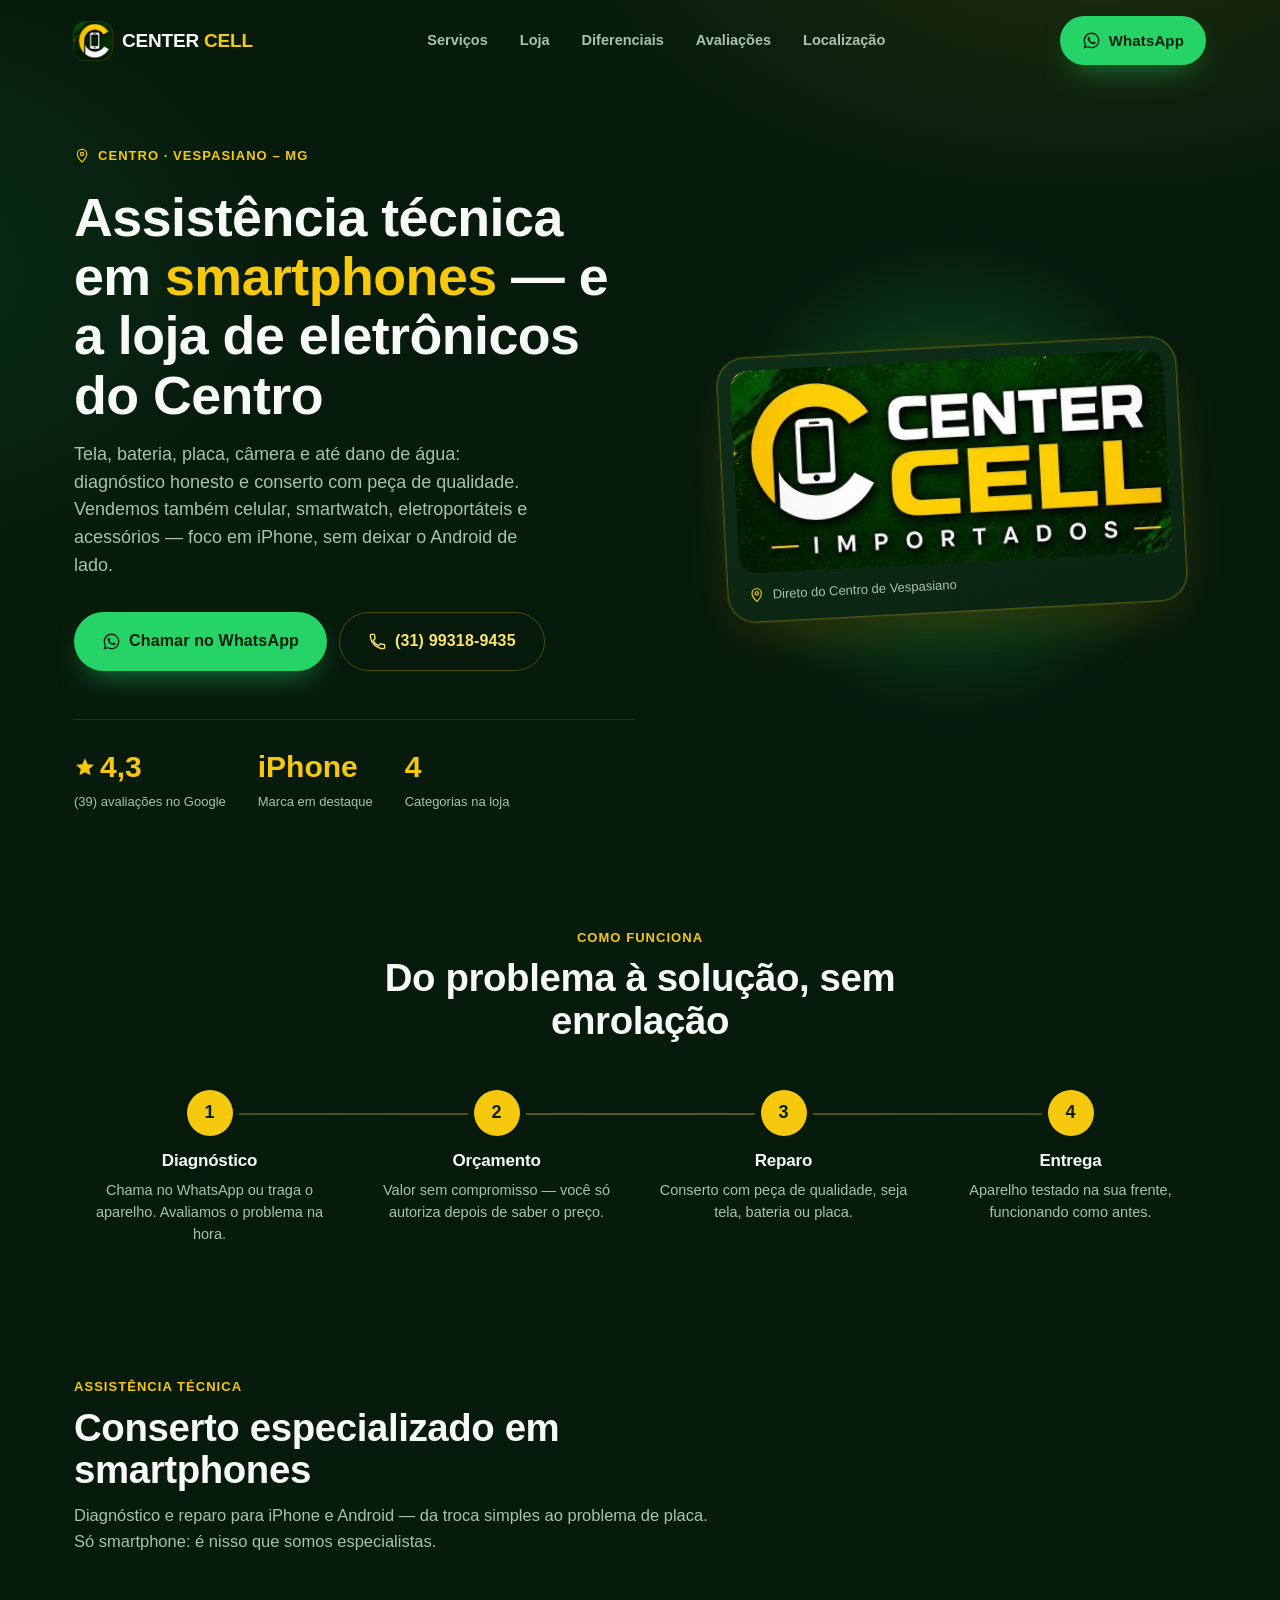
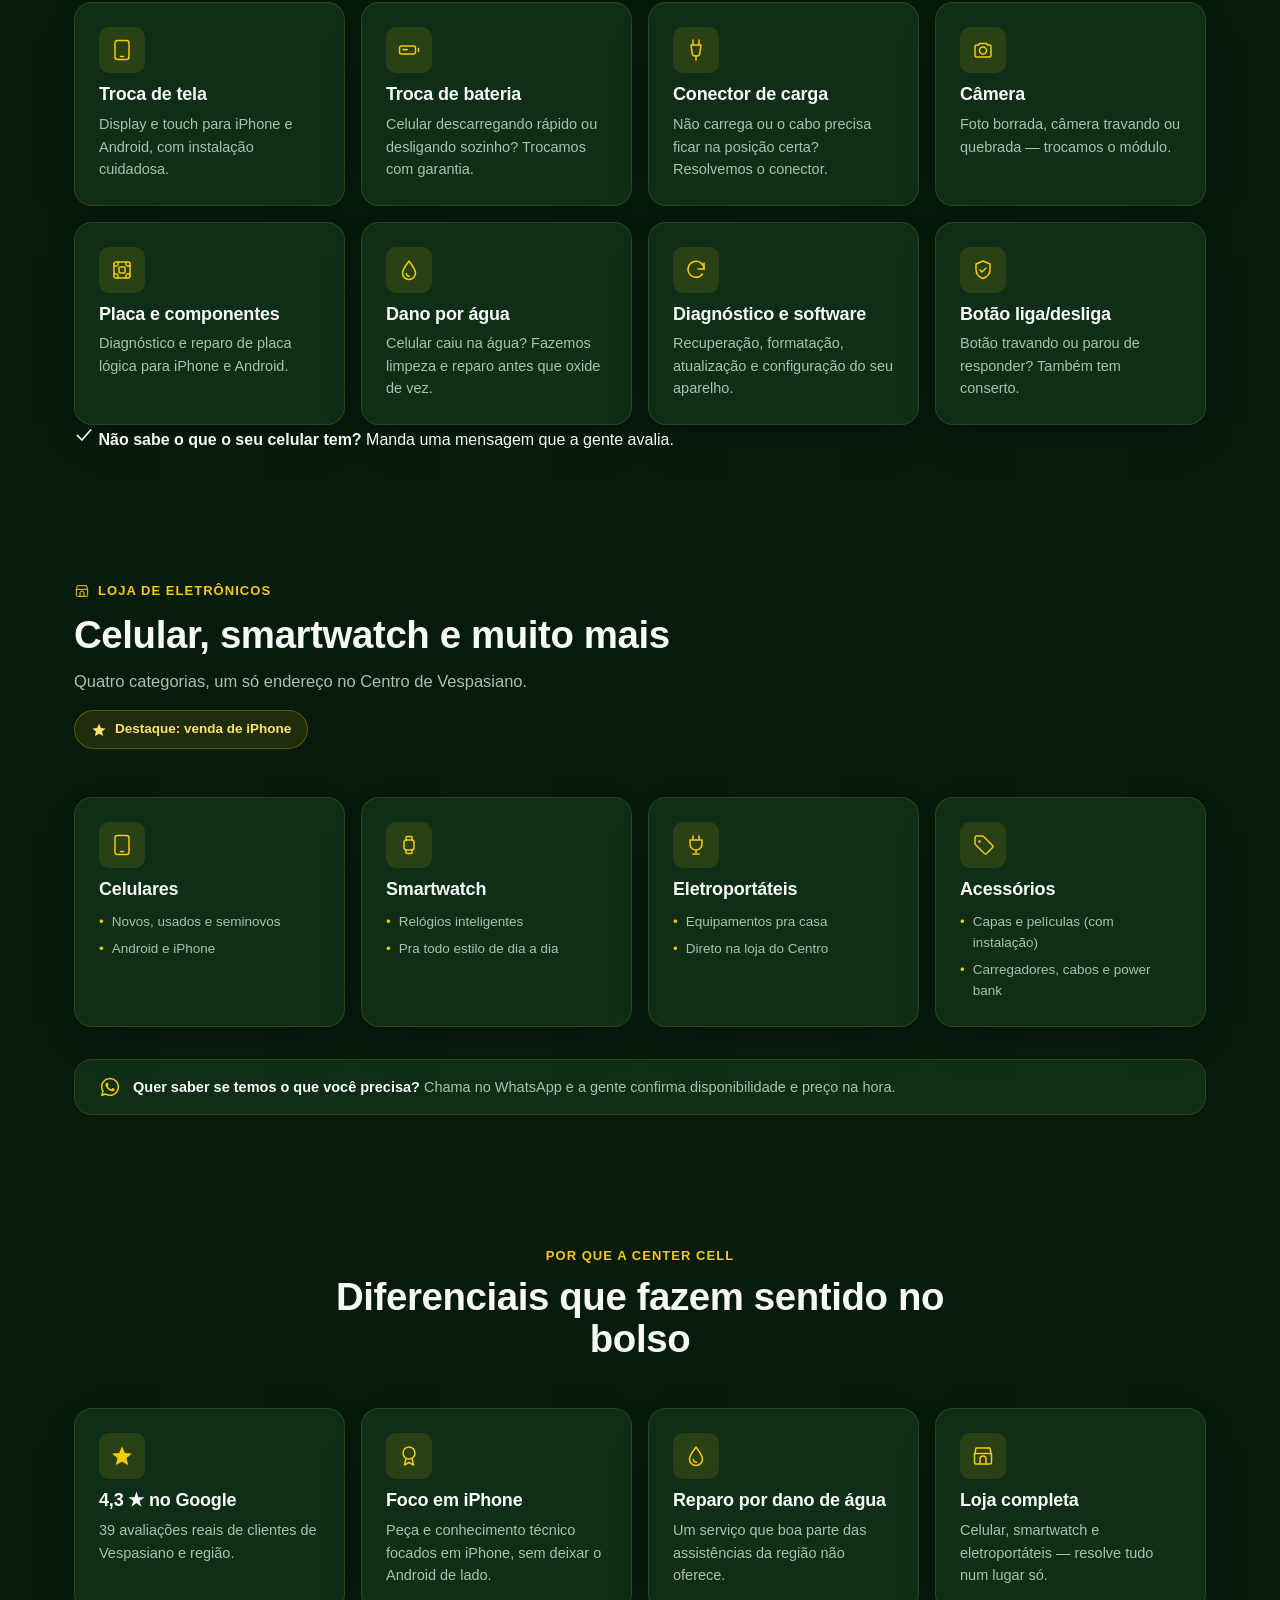
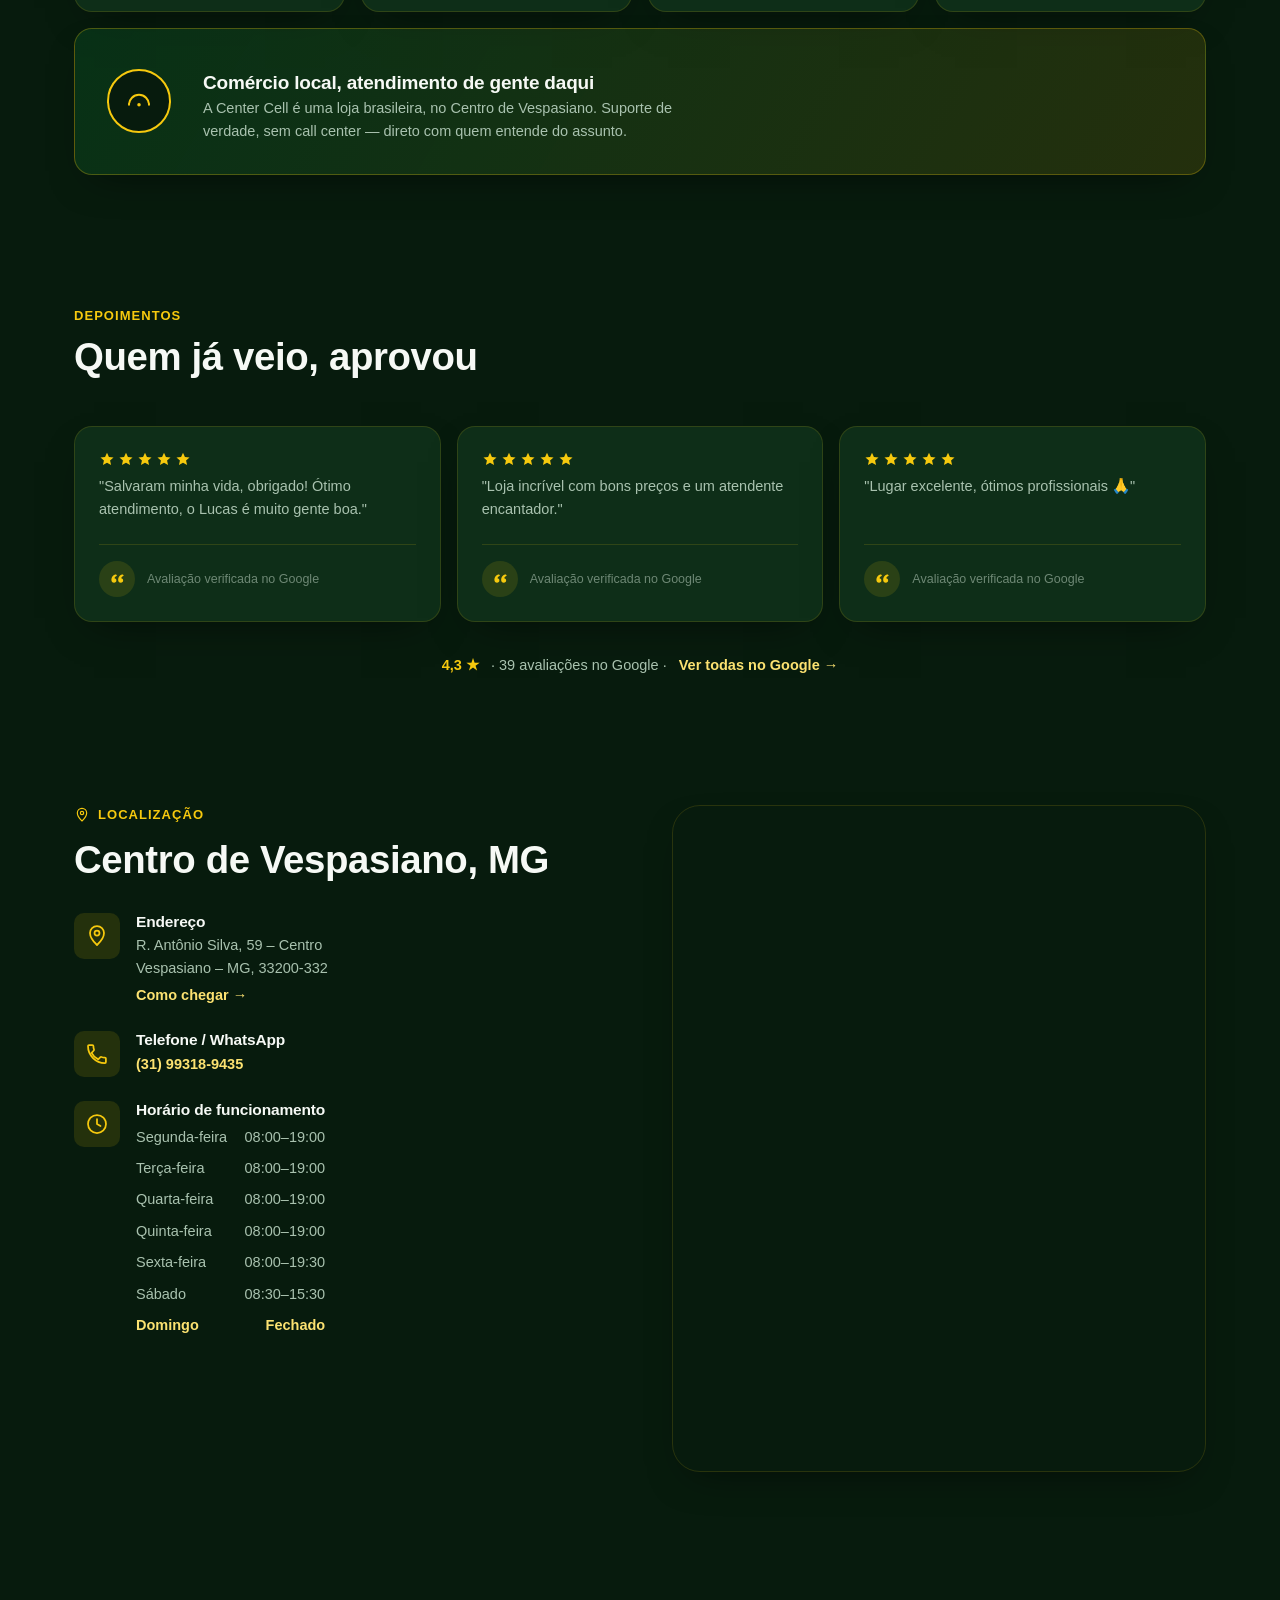
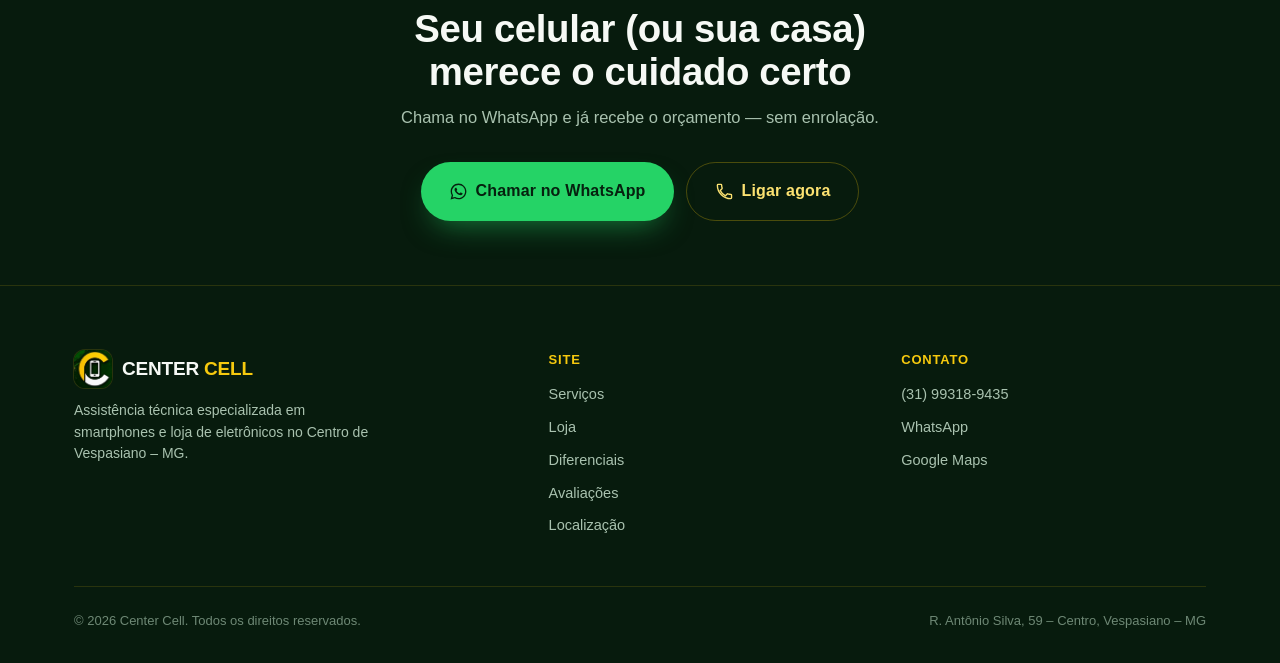
==== index.html @ 6ae608d3 "Primeiro commit: site Center Cell Assistência técnica especializada em smartphones e loja de eletrôn" ====
<!doctype html>
<html lang="pt-BR">
<head>
<meta charset="utf-8">
<meta name="viewport" content="width=device-width, initial-scale=1, viewport-fit=cover">
<title>Center Cell | Assistência Técnica em Celulares e Eletrônicos — Vespasiano</title>
<meta name="description" content="Assistência técnica especializada em smartphones no Centro de Vespasiano - MG: tela, bateria, placa, câmera e reparo por dano de água. Loja de celulares (foco iPhone), smartwatch, eletroportáteis e acessórios. 4,3★ no Google.">
<meta name="theme-color" content="#071B0D">
<meta name="color-scheme" content="dark">
<link rel="icon" href="assets/favicon-32.png" sizes="32x32" type="image/png">
<link rel="icon" href="assets/favicon-16.png" sizes="16x16" type="image/png">
<link rel="apple-touch-icon" href="assets/apple-touch-icon.png">

<!-- =========================================================================
     CENTER CELL — site único (uma página)

     AINDA FALTA / PENDENTE (ver LEIA-ME.md para detalhes)
       1. Tempo de mercado ("+X anos") e prazo de garantia do conserto: não
          confirmados pelo cliente ainda. Não inventados em lugar nenhum do
          site — os 3 dados em destaque no herói usam só números reais
          (nota do Google, foco em iPhone, categorias da loja).
       2. Redes sociais: Instagram/Facebook não informados. Rodapé só linka
          pro Google Maps (dado real) por enquanto.
       3. Fotos reais / geradas por IA: a geração automática via MCP falhou
          nesta sessão ("Requires basic plan or higher" no provedor
          conectado). Ver PROMPTS-IMAGENS.md — prompts prontos pra gerar
          manualmente (ChatGPT/Midjourney/etc.) ou pra tentar de novo depois
          que o plano for atualizado. Até lá, o herói usa a própria logo
          (recorte "lockup") como elemento visual, e a seção Loja usa cards
          por categoria (sem depender de foto).
       4. og:url / sitemap.xml / robots.txt apontam para
          "https://centercel.vercel.app" como placeholder de domínio — trocar
          se o projeto for publicado em outro domínio.
     ========================================================================= -->

<meta property="og:type" content="website">
<meta property="og:title" content="Center Cell | Assistência Técnica em Celulares e Eletrônicos">
<meta property="og:description" content="Conserto especializado em smartphones — tela, bateria, placa, câmera e dano de água. Loja de celulares (foco iPhone), smartwatch e acessórios. Centro de Vespasiano - MG.">
<meta property="og:locale" content="pt_BR">
<meta property="og:url" content="https://centercel.vercel.app">
<meta property="og:image" content="https://centercel.vercel.app/assets/compartilhamento.jpg">
<meta property="og:image:width" content="1200">
<meta property="og:image:height" content="630">
<meta property="og:image:alt" content="Logotipo Center Cell">
<meta name="twitter:card" content="summary_large_image">

<meta http-equiv="Content-Security-Policy" content="default-src 'self'; base-uri 'self'; object-src 'none'; form-action 'none'; script-src 'self' 'unsafe-inline'; style-src 'self' 'unsafe-inline' https://fonts.googleapis.com; font-src 'self' https://fonts.gstatic.com; img-src 'self' data:; frame-src https://maps.google.com https://www.google.com; connect-src 'none'">

<link rel="preconnect" href="https://fonts.googleapis.com">
<link rel="preconnect" href="https://fonts.gstatic.com" crossorigin>
<link rel="stylesheet" href="https://fonts.googleapis.com/css2?family=Archivo+Expanded:wght@600;700;800&family=Archivo:wght@400;500;600;700&display=swap">
<link rel="stylesheet" href="assets/estilo.css">

<script type="application/ld+json">
{
  "@context": "https://schema.org",
  "@type": "ElectronicsStore",
  "name": "Center Cell",
  "description": "Assistência técnica especializada em smartphones e loja de eletrônicos no Centro de Vespasiano - MG: celulares (novos, usados e seminovos, foco iPhone), smartwatch, eletroportáteis e acessórios.",
  "address": {
    "@type": "PostalAddress",
    "streetAddress": "R. Antônio Silva, 59 - Centro",
    "addressLocality": "Vespasiano",
    "addressRegion": "MG",
    "postalCode": "33200-332",
    "addressCountry": "BR"
  },
  "telephone": "+5531993189435",
  "openingHoursSpecification": [
    { "@type": "OpeningHoursSpecification", "dayOfWeek": ["Monday","Tuesday","Wednesday","Thursday"], "opens": "08:00", "closes": "19:00" },
    { "@type": "OpeningHoursSpecification", "dayOfWeek": "Friday", "opens": "08:00", "closes": "19:30" },
    { "@type": "OpeningHoursSpecification", "dayOfWeek": "Saturday", "opens": "08:30", "closes": "15:30" }
  ],
  "aggregateRating": {
    "@type": "AggregateRating",
    "ratingValue": "4.3",
    "reviewCount": "39"
  },
  "priceRange": "$$"
}
</script>

<script>
(function () {
  var d = document.documentElement;
  if (!('IntersectionObserver' in window)) return;
  if (window.matchMedia && window.matchMedia('(prefers-reduced-motion: reduce)').matches) return;
  d.classList.add('js-anim');
  setTimeout(function () {
    var l = document.querySelectorAll('.entra, .entra-grade');
    for (var i = 0; i < l.length; i++) l[i].classList.add('visivel');
  }, 4000);
})();
</script>
</head>
<body>

<svg width="0" height="0" style="position:absolute" aria-hidden="true" focusable="false">
  <symbol id="i-whatsapp" viewBox="0 0 24 24"><path fill="currentColor" d="M12.04 2C6.58 2 2.13 6.45 2.13 11.91c0 1.75.46 3.45 1.32 4.95L2 22l5.25-1.38a9.9 9.9 0 0 0 4.79 1.22h.01c5.46 0 9.91-4.45 9.91-9.91 0-2.65-1.03-5.14-2.9-7.01A9.82 9.82 0 0 0 12.04 2Zm0 18.15c-1.48 0-2.93-.4-4.2-1.15l-.3-.18-3.12.82.83-3.04-.2-.31a8.2 8.2 0 0 1-1.26-4.38c0-4.54 3.7-8.24 8.25-8.24 2.2 0 4.27.86 5.83 2.42a8.19 8.19 0 0 1 2.41 5.83c0 4.54-3.7 8.24-8.24 8.24Zm4.52-6.17c-.25-.12-1.47-.72-1.69-.81-.23-.08-.39-.12-.56.13-.16.24-.64.8-.78.97-.15.16-.29.18-.53.06-.25-.12-1.05-.39-1.99-1.23-.74-.66-1.23-1.47-1.38-1.72-.14-.25-.01-.38.11-.5.11-.11.25-.29.37-.43.12-.15.16-.25.25-.41.08-.17.04-.31-.02-.43-.06-.12-.56-1.34-.76-1.84-.2-.48-.4-.42-.56-.42l-.47-.01c-.17 0-.43.06-.66.31-.23.25-.86.85-.86 2.07 0 1.22.89 2.4 1.01 2.56.12.17 1.75 2.67 4.23 3.74.59.26 1.05.41 1.41.52.59.19 1.13.16 1.56.1.47-.07 1.47-.6 1.68-1.18.21-.58.21-1.07.14-1.18-.06-.11-.22-.17-.47-.29Z"/></symbol>
  <symbol id="i-telefone" viewBox="0 0 24 24" fill="none" stroke="currentColor" stroke-width="1.75" stroke-linecap="round" stroke-linejoin="round"><path d="M6.6 10.8c1.4 2.8 3.8 5.2 6.6 6.6l2.2-2.2c.3-.3.7-.4 1-.2 1.1.4 2.3.6 3.5.6.6 0 1 .4 1 1V20c0 .6-.4 1-1 1C10.6 21 3 13.4 3 4c0-.6.4-1 1-1h3.4c.6 0 1 .4 1 1 0 1.2.2 2.4.6 3.5.1.4 0 .8-.2 1l-2.2 2.3Z"/></symbol>
  <symbol id="i-mapa" viewBox="0 0 24 24" fill="none" stroke="currentColor" stroke-width="1.75" stroke-linecap="round" stroke-linejoin="round"><path d="M12 21s7-6.5 7-12a7 7 0 1 0-14 0c0 5.5 7 12 7 12Z"/><circle cx="12" cy="9" r="2.5"/></symbol>
  <symbol id="i-relogio" viewBox="0 0 24 24" fill="none" stroke="currentColor" stroke-width="1.75" stroke-linecap="round" stroke-linejoin="round"><circle cx="12" cy="12" r="9"/><path d="M12 7v5l3.5 2"/></symbol>
  <symbol id="i-menu" viewBox="0 0 24 24" fill="none" stroke="currentColor" stroke-width="1.75" stroke-linecap="round"><path d="M3 6h18M3 12h18M3 18h18"/></symbol>
  <symbol id="i-fechar" viewBox="0 0 24 24" fill="none" stroke="currentColor" stroke-width="1.75" stroke-linecap="round"><path d="M5 5l14 14M19 5 5 19"/></symbol>
  <symbol id="i-tela" viewBox="0 0 24 24" fill="none" stroke="currentColor" stroke-width="1.5" stroke-linecap="round" stroke-linejoin="round"><rect x="5" y="2.5" width="14" height="19" rx="2.5"/><path d="M10.5 18.5h3"/></symbol>
  <symbol id="i-bateria" viewBox="0 0 24 24" fill="none" stroke="currentColor" stroke-width="1.5" stroke-linecap="round" stroke-linejoin="round"><rect x="2.5" y="8" width="16" height="8" rx="2"/><path d="M21.5 10.5v3"/><path d="M6 11.5h4" stroke-width="1.75"/></symbol>
  <symbol id="i-conector" viewBox="0 0 24 24" fill="none" stroke="currentColor" stroke-width="1.5" stroke-linecap="round" stroke-linejoin="round"><path d="M9 2v5M15 2v5M7 7h10l-1.2 8.4a3 3 0 0 1-3 2.6h-1.6a3 3 0 0 1-3-2.6L7 7Z"/><path d="M12 18v4"/></symbol>
  <symbol id="i-placa" viewBox="0 0 24 24" fill="none" stroke="currentColor" stroke-width="1.5" stroke-linecap="round" stroke-linejoin="round"><rect x="4" y="4" width="16" height="16" rx="2"/><path d="M8 4v3M16 4v3M8 17v3M16 17v3M4 8h3M4 16h3M17 8h3M17 16h3"/><rect x="9" y="9" width="6" height="6" rx="1"/></symbol>
  <symbol id="i-camera" viewBox="0 0 24 24" fill="none" stroke="currentColor" stroke-width="1.5" stroke-linecap="round" stroke-linejoin="round"><path d="M4 8.5A1.5 1.5 0 0 1 5.5 7h2l1-1.5h7L16.5 7h2A1.5 1.5 0 0 1 20 8.5v9A1.5 1.5 0 0 1 18.5 19h-13A1.5 1.5 0 0 1 4 17.5v-9Z"/><circle cx="12" cy="12.5" r="3.5"/></symbol>
  <symbol id="i-agua" viewBox="0 0 24 24" fill="none" stroke="currentColor" stroke-width="1.5" stroke-linecap="round" stroke-linejoin="round"><path d="M12 3c3 4 6.5 8.2 6.5 12a6.5 6.5 0 0 1-13 0C5.5 11.2 9 7 12 3Z"/><path d="M9.3 15.5a3 3 0 0 0 3 2.7"/></symbol>
  <symbol id="i-software" viewBox="0 0 24 24" fill="none" stroke="currentColor" stroke-width="1.5" stroke-linecap="round" stroke-linejoin="round"><path d="M20 11A8 8 0 1 0 18.5 16"/><path d="M20 5v6h-6"/></symbol>
  <symbol id="i-check" viewBox="0 0 24 24" fill="none" stroke="currentColor" stroke-width="2" stroke-linecap="round" stroke-linejoin="round"><path d="M4 12.5 9.5 18 20 6"/></symbol>
  <symbol id="i-estrela" viewBox="0 0 24 24"><path fill="currentColor" d="M12 2.5l2.9 6.4 6.9.7-5.2 4.7 1.5 6.8L12 17.7l-6.1 3.4 1.5-6.8-5.2-4.7 6.9-.7L12 2.5Z"/></symbol>
  <symbol id="i-medalha" viewBox="0 0 24 24" fill="none" stroke="currentColor" stroke-width="1.5" stroke-linecap="round" stroke-linejoin="round"><circle cx="12" cy="9" r="6"/><path d="M9 14.5 7.5 21l4.5-2.5 4.5 2.5-1.5-6.5"/></symbol>
  <symbol id="i-etiqueta" viewBox="0 0 24 24" fill="none" stroke="currentColor" stroke-width="1.5" stroke-linecap="round" stroke-linejoin="round"><path d="M11.5 3H5.5A1.5 1.5 0 0 0 4 4.5v6c0 .4.16.78.44 1.06l9 9a1.5 1.5 0 0 0 2.12 0l6-6a1.5 1.5 0 0 0 0-2.12l-9-9A1.5 1.5 0 0 0 11.5 3Z"/><circle cx="8.5" cy="8.5" r="1.25" fill="currentColor" stroke="none"/></symbol>
  <symbol id="i-smartwatch" viewBox="0 0 24 24" fill="none" stroke="currentColor" stroke-width="1.5" stroke-linecap="round" stroke-linejoin="round"><rect x="7" y="7" width="10" height="10" rx="2.5"/><path d="M9 7V4.5a1 1 0 0 1 1-1h4a1 1 0 0 1 1 1V7M9 17v2.5a1 1 0 0 0 1 1h4a1 1 0 0 0 1-1V17"/></symbol>
  <symbol id="i-eletro" viewBox="0 0 24 24" fill="none" stroke="currentColor" stroke-width="1.5" stroke-linecap="round" stroke-linejoin="round"><path d="M9 3v4M15 3v4M6 7h12v4a6 6 0 0 1-12 0V7Z"/><path d="M12 17v4M9 21h6"/></symbol>
  <symbol id="i-loja" viewBox="0 0 24 24" fill="none" stroke="currentColor" stroke-width="1.5" stroke-linecap="round" stroke-linejoin="round"><path d="M4 9.5 5 4h14l1 5.5"/><path d="M3.5 9.5h17v9A1.5 1.5 0 0 1 19 20H5a1.5 1.5 0 0 1-1.5-1.5v-9Z"/><path d="M9 20v-5a3 3 0 0 1 6 0v5"/></symbol>
  <symbol id="i-escudo" viewBox="0 0 24 24" fill="none" stroke="currentColor" stroke-width="1.5" stroke-linecap="round" stroke-linejoin="round"><path d="M12 3l7 3v5.5c0 4.5-3 7.5-7 9-4-1.5-7-4.5-7-9V6l7-3Z"/><path d="M9 12l2 2 4-4"/></symbol>
  <symbol id="i-aspas" viewBox="0 0 24 24"><path fill="currentColor" d="M9.5 6C6.5 7 4.5 9.6 4.5 13c0 2.3 1.5 4 3.6 4 1.8 0 3.1-1.3 3.1-3 0-1.6-1.1-2.8-2.6-2.9.3-1.6 1.6-3 3.4-3.6L10.9 6l-1.4 0Zm9 0c-3 1-5 3.6-5 7 0 2.3 1.5 4 3.6 4 1.8 0 3.1-1.3 3.1-3 0-1.6-1.1-2.8-2.6-2.9.3-1.6 1.6-3 3.4-3.6L19.9 6l-1.4 0Z"/></symbol>
  <symbol id="i-arco-br" viewBox="0 0 24 24" fill="none" stroke="currentColor" stroke-width="1.6" stroke-linecap="round"><path d="M4 15a8 8 0 0 1 16 0"/><circle cx="12" cy="15" r="1.4" fill="currentColor" stroke="none"/></symbol>
</svg>

<!-- ---------- Cabeçalho ---------- -->
<header class="cabecalho" id="cabecalho">
  <div class="limite cabecalho-int">
    <a class="marca" href="#topo" aria-label="Center Cell — início">
      <img class="marca-logo" src="assets/logo-icon.jpg" alt="" width="38" height="38">
      <span class="marca-texto">CENTER<span> CELL</span></span>
    </a>

    <nav class="nav-principal" aria-label="Navegação principal">
      <ul>
        <li><a href="#servicos">Serviços</a></li>
        <li><a href="#loja">Loja</a></li>
        <li><a href="#diferenciais">Diferenciais</a></li>
        <li><a href="#depoimentos">Avaliações</a></li>
        <li><a href="#localizacao">Localização</a></li>
      </ul>
    </nav>

    <div class="cabecalho-acoes">
      <a class="botao botao-whatsapp" href="https://wa.me/5531993189435?text=Ol%C3%A1%21%20Vim%20pelo%20site%20da%20Center%20Cell%20e%20gostaria%20de%20mais%20informa%C3%A7%C3%B5es." target="_blank" rel="noopener">
        <svg class="icone" aria-hidden="true"><use href="#i-whatsapp"/></svg>
        <span>WhatsApp</span>
      </a>
      <button class="botao-menu" type="button" aria-label="Abrir menu" aria-expanded="false" aria-controls="menu-movel" id="botao-menu">
        <svg class="icone i-menu" aria-hidden="true"><use href="#i-menu"/></svg>
        <svg class="icone i-fechar" aria-hidden="true"><use href="#i-fechar"/></svg>
      </button>
    </div>
  </div>

  <div class="menu-movel" id="menu-movel">
    <nav aria-label="Navegação móvel">
      <ul>
        <li><a href="#servicos">Serviços</a></li>
        <li><a href="#loja">Loja</a></li>
        <li><a href="#diferenciais">Diferenciais</a></li>
        <li><a href="#depoimentos">Avaliações</a></li>
        <li><a href="#localizacao">Localização</a></li>
      </ul>
    </nav>
    <a class="botao botao-whatsapp botao-grande botao-bloco" href="https://wa.me/5531993189435?text=Ol%C3%A1%21%20Vim%20pelo%20site%20da%20Center%20Cell%20e%20gostaria%20de%20mais%20informa%C3%A7%C3%B5es." target="_blank" rel="noopener">
      <svg class="icone" aria-hidden="true"><use href="#i-whatsapp"/></svg>
      Chamar no WhatsApp
    </a>
  </div>
</header>

<main id="topo">

  <!-- ---------- Herói ---------- -->
  <section class="heroi">
    <div class="limite heroi-grade">
      <div>
        <span class="rotulo entra"><svg class="icone" aria-hidden="true"><use href="#i-mapa"/></svg> Centro · Vespasiano – MG</span>

        <h1 class="entra">Assistência técnica em <em>smartphones</em> — e a loja de eletrônicos do Centro</h1>

        <p class="heroi-tagline entra">
          Tela, bateria, placa, câmera e até dano de água: diagnóstico honesto e
          conserto com peça de qualidade. Vendemos também celular, smartwatch,
          eletroportáteis e acessórios — foco em iPhone, sem deixar o Android
          de lado.
        </p>

        <div class="heroi-acoes entra">
          <a class="botao botao-whatsapp botao-grande" href="https://wa.me/5531993189435?text=Ol%C3%A1%21%20Vim%20pelo%20site%20da%20Center%20Cell%20e%20gostaria%20de%20mais%20informa%C3%A7%C3%B5es." target="_blank" rel="noopener">
            <svg class="icone" aria-hidden="true"><use href="#i-whatsapp"/></svg>
            Chamar no WhatsApp
          </a>
          <a class="botao botao-secundario botao-grande" href="tel:+5531993189435">
            <svg class="icone" aria-hidden="true"><use href="#i-telefone"/></svg>
            (31) 99318-9435
          </a>
        </div>

        <div class="heroi-estatisticas entra">
          <div class="estatistica">
            <div class="estatistica-numero"><svg class="icone" aria-hidden="true"><use href="#i-estrela"/></svg>4,3</div>
            <div class="estatistica-rotulo">(39) avaliações no Google</div>
          </div>
          <div class="estatistica">
            <div class="estatistica-numero">iPhone</div>
            <div class="estatistica-rotulo">Marca em destaque</div>
          </div>
          <div class="estatistica">
            <div class="estatistica-numero">4</div>
            <div class="estatistica-rotulo">Categorias na loja</div>
          </div>
        </div>
      </div>

      <div class="heroi-visual entra">
        <div class="heroi-brilho" aria-hidden="true"></div>
        <div class="heroi-placa">
          <img src="assets/logo-lockup.jpg" alt="Center Cell Importados" width="900" height="420" loading="eager">
          <div class="heroi-placa-legenda">
            <svg class="icone" aria-hidden="true"><use href="#i-mapa"/></svg>
            Direto do Centro de Vespasiano
          </div>
        </div>
      </div>
    </div>
  </section>

  <!-- ---------- Como funciona ---------- -->
  <section class="processo" id="como-funciona">
    <div class="limite">
      <div class="cabecalho-secao centralizado entra">
        <span class="rotulo">Como funciona</span>
        <h2 class="titulo-secao">Do problema à solução, sem enrolação</h2>
      </div>

      <div class="grade grade-4 processo-linha entra-grade">
        <div class="card etapa entra-item">
          <div class="etapa-numero">1</div>
          <h3>Diagnóstico</h3>
          <p>Chama no WhatsApp ou traga o aparelho. Avaliamos o problema na hora.</p>
        </div>
        <div class="card etapa entra-item">
          <div class="etapa-numero">2</div>
          <h3>Orçamento</h3>
          <p>Valor sem compromisso — você só autoriza depois de saber o preço.</p>
        </div>
        <div class="card etapa entra-item">
          <div class="etapa-numero">3</div>
          <h3>Reparo</h3>
          <p>Conserto com peça de qualidade, seja tela, bateria ou placa.</p>
        </div>
        <div class="card etapa entra-item">
          <div class="etapa-numero">4</div>
          <h3>Entrega</h3>
          <p>Aparelho testado na sua frente, funcionando como antes.</p>
        </div>
      </div>
    </div>
  </section>

  <!-- ---------- Serviços ---------- -->
  <section class="servicos" id="servicos">
    <div class="limite">
      <div class="cabecalho-secao entra">
        <span class="rotulo">Assistência técnica</span>
        <h2 class="titulo-secao">Conserto especializado em smartphones</h2>
        <p class="descricao-secao">Diagnóstico e reparo para iPhone e Android — da troca simples ao problema de placa. Só smartphone: é nisso que somos especialistas.</p>
      </div>

      <div class="grade grade-4 entra-grade">
        <div class="card entra-item">
          <div class="card-icone"><svg class="icone" aria-hidden="true"><use href="#i-tela"/></svg></div>
          <h3>Troca de tela</h3>
          <p>Display e touch para iPhone e Android, com instalação cuidadosa.</p>
        </div>
        <div class="card entra-item">
          <div class="card-icone"><svg class="icone" aria-hidden="true"><use href="#i-bateria"/></svg></div>
          <h3>Troca de bateria</h3>
          <p>Celular descarregando rápido ou desligando sozinho? Trocamos com garantia.</p>
        </div>
        <div class="card entra-item">
          <div class="card-icone"><svg class="icone" aria-hidden="true"><use href="#i-conector"/></svg></div>
          <h3>Conector de carga</h3>
          <p>Não carrega ou o cabo precisa ficar na posição certa? Resolvemos o conector.</p>
        </div>
        <div class="card entra-item">
          <div class="card-icone"><svg class="icone" aria-hidden="true"><use href="#i-camera"/></svg></div>
          <h3>Câmera</h3>
          <p>Foto borrada, câmera travando ou quebrada — trocamos o módulo.</p>
        </div>
        <div class="card entra-item">
          <div class="card-icone"><svg class="icone" aria-hidden="true"><use href="#i-placa"/></svg></div>
          <h3>Placa e componentes</h3>
          <p>Diagnóstico e reparo de placa lógica para iPhone e Android.</p>
        </div>
        <div class="card entra-item">
          <div class="card-icone"><svg class="icone" aria-hidden="true"><use href="#i-agua"/></svg></div>
          <h3>Dano por água</h3>
          <p>Celular caiu na água? Fazemos limpeza e reparo antes que oxide de vez.</p>
        </div>
        <div class="card entra-item">
          <div class="card-icone"><svg class="icone" aria-hidden="true"><use href="#i-software"/></svg></div>
          <h3>Diagnóstico e software</h3>
          <p>Recuperação, formatação, atualização e configuração do seu aparelho.</p>
        </div>
        <div class="card entra-item">
          <div class="card-icone"><svg class="icone" aria-hidden="true"><use href="#i-escudo"/></svg></div>
          <h3>Botão liga/desliga</h3>
          <p>Botão travando ou parou de responder? Também tem conserto.</p>
        </div>
      </div>

      <div class="servicos-nota entra">
        <svg class="icone" aria-hidden="true"><use href="#i-check"/></svg>
        <span><strong>Não sabe o que o seu celular tem?</strong> Manda uma mensagem que a gente avalia.</span>
      </div>
    </div>
  </section>

  <!-- ---------- Loja ---------- -->
  <section class="loja" id="loja">
    <div class="limite">
      <div class="cabecalho-secao entra">
        <span class="rotulo"><svg class="icone" aria-hidden="true"><use href="#i-loja"/></svg> Loja de eletrônicos</span>
        <h2 class="titulo-secao">Celular, smartwatch e muito mais</h2>
        <p class="descricao-secao">Quatro categorias, um só endereço no Centro de Vespasiano.</p>
        <span class="loja-destaque">
          <svg class="icone" aria-hidden="true"><use href="#i-estrela"/></svg>
          Destaque: venda de iPhone
        </span>
      </div>

      <div class="grade grade-4 entra-grade">
        <div class="card categoria-card entra-item">
          <div class="card-icone"><svg class="icone" aria-hidden="true"><use href="#i-tela"/></svg></div>
          <h3>Celulares</h3>
          <ul>
            <li>Novos, usados e seminovos</li>
            <li>Android e iPhone</li>
          </ul>
        </div>
        <div class="card categoria-card entra-item">
          <div class="card-icone"><svg class="icone" aria-hidden="true"><use href="#i-smartwatch"/></svg></div>
          <h3>Smartwatch</h3>
          <ul>
            <li>Relógios inteligentes</li>
            <li>Pra todo estilo de dia a dia</li>
          </ul>
        </div>
        <div class="card categoria-card entra-item">
          <div class="card-icone"><svg class="icone" aria-hidden="true"><use href="#i-eletro"/></svg></div>
          <h3>Eletroportáteis</h3>
          <ul>
            <li>Equipamentos pra casa</li>
            <li>Direto na loja do Centro</li>
          </ul>
        </div>
        <div class="card categoria-card entra-item">
          <div class="card-icone"><svg class="icone" aria-hidden="true"><use href="#i-etiqueta"/></svg></div>
          <h3>Acessórios</h3>
          <ul>
            <li>Capas e películas (com instalação)</li>
            <li>Carregadores, cabos e power bank</li>
          </ul>
        </div>
      </div>

      <div class="loja-nota entra">
        <svg class="icone" aria-hidden="true"><use href="#i-whatsapp"/></svg>
        <span><strong>Quer saber se temos o que você precisa?</strong> Chama no WhatsApp e a gente confirma disponibilidade e preço na hora.</span>
      </div>
    </div>
  </section>

  <!-- ---------- Diferenciais ---------- -->
  <section id="diferenciais">
    <div class="limite">
      <div class="cabecalho-secao centralizado entra">
        <span class="rotulo">Por que a Center Cell</span>
        <h2 class="titulo-secao">Diferenciais que fazem sentido no bolso</h2>
      </div>

      <div class="grade grade-4 entra-grade">
        <div class="card entra-item">
          <div class="card-icone"><svg class="icone" aria-hidden="true"><use href="#i-estrela"/></svg></div>
          <h3>4,3 ★ no Google</h3>
          <p>39 avaliações reais de clientes de Vespasiano e região.</p>
        </div>
        <div class="card entra-item">
          <div class="card-icone"><svg class="icone" aria-hidden="true"><use href="#i-medalha"/></svg></div>
          <h3>Foco em iPhone</h3>
          <p>Peça e conhecimento técnico focados em iPhone, sem deixar o Android de lado.</p>
        </div>
        <div class="card entra-item">
          <div class="card-icone"><svg class="icone" aria-hidden="true"><use href="#i-agua"/></svg></div>
          <h3>Reparo por dano de água</h3>
          <p>Um serviço que boa parte das assistências da região não oferece.</p>
        </div>
        <div class="card entra-item">
          <div class="card-icone"><svg class="icone" aria-hidden="true"><use href="#i-loja"/></svg></div>
          <h3>Loja completa</h3>
          <p>Celular, smartwatch e eletroportáteis — resolve tudo num lugar só.</p>
        </div>

        <div class="card selo-brasil entra-item">
          <div class="selo-emblema" aria-hidden="true"><svg class="icone" aria-hidden="true"><use href="#i-arco-br"/></svg></div>
          <div>
            <h3>Comércio local, atendimento de gente daqui</h3>
            <p>A Center Cell é uma loja brasileira, no Centro de Vespasiano. Suporte de verdade, sem call center — direto com quem entende do assunto.</p>
          </div>
        </div>
      </div>
    </div>
  </section>

  <!-- ---------- Depoimentos ---------- -->
  <section class="depoimentos" id="depoimentos">
    <div class="limite">
      <div class="cabecalho-secao entra">
        <span class="rotulo">Depoimentos</span>
        <h2 class="titulo-secao">Quem já veio, aprovou</h2>
      </div>

      <div class="grade grade-3 entra-grade">
        <div class="card depoimento-card entra-item">
          <div class="depoimento-estrelas" aria-hidden="true">
            <svg class="icone" aria-hidden="true"><use href="#i-estrela"/></svg>
            <svg class="icone" aria-hidden="true"><use href="#i-estrela"/></svg>
            <svg class="icone" aria-hidden="true"><use href="#i-estrela"/></svg>
            <svg class="icone" aria-hidden="true"><use href="#i-estrela"/></svg>
            <svg class="icone" aria-hidden="true"><use href="#i-estrela"/></svg>
          </div>
          <p class="depoimento-texto">"Salvaram minha vida, obrigado! Ótimo atendimento, o Lucas é muito gente boa."</p>
          <div class="depoimento-autor">
            <div class="depoimento-avatar" aria-hidden="true"><svg class="icone" aria-hidden="true"><use href="#i-aspas"/></svg></div>
            <div>
              <div class="depoimento-fonte">Avaliação verificada no Google</div>
            </div>
          </div>
        </div>

        <div class="card depoimento-card entra-item">
          <div class="depoimento-estrelas" aria-hidden="true">
            <svg class="icone" aria-hidden="true"><use href="#i-estrela"/></svg>
            <svg class="icone" aria-hidden="true"><use href="#i-estrela"/></svg>
            <svg class="icone" aria-hidden="true"><use href="#i-estrela"/></svg>
            <svg class="icone" aria-hidden="true"><use href="#i-estrela"/></svg>
            <svg class="icone" aria-hidden="true"><use href="#i-estrela"/></svg>
          </div>
          <p class="depoimento-texto">"Loja incrível com bons preços e um atendente encantador."</p>
          <div class="depoimento-autor">
            <div class="depoimento-avatar" aria-hidden="true"><svg class="icone" aria-hidden="true"><use href="#i-aspas"/></svg></div>
            <div>
              <div class="depoimento-fonte">Avaliação verificada no Google</div>
            </div>
          </div>
        </div>

        <div class="card depoimento-card entra-item">
          <div class="depoimento-estrelas" aria-hidden="true">
            <svg class="icone" aria-hidden="true"><use href="#i-estrela"/></svg>
            <svg class="icone" aria-hidden="true"><use href="#i-estrela"/></svg>
            <svg class="icone" aria-hidden="true"><use href="#i-estrela"/></svg>
            <svg class="icone" aria-hidden="true"><use href="#i-estrela"/></svg>
            <svg class="icone" aria-hidden="true"><use href="#i-estrela"/></svg>
          </div>
          <p class="depoimento-texto">"Lugar excelente, ótimos profissionais 🙏"</p>
          <div class="depoimento-autor">
            <div class="depoimento-avatar" aria-hidden="true"><svg class="icone" aria-hidden="true"><use href="#i-aspas"/></svg></div>
            <div>
              <div class="depoimento-fonte">Avaliação verificada no Google</div>
            </div>
          </div>
        </div>
      </div>

      <p class="depoimentos-resumo entra">
        <strong>4,3 ★</strong>&nbsp;·&nbsp;39 avaliações no Google&nbsp;·&nbsp;
        <a href="https://www.google.com/maps/search/?api=1&query=Center+Cell+Centro+Vespasiano+MG" target="_blank" rel="noopener">Ver todas no Google →</a>
      </p>
    </div>
  </section>

  <!-- ---------- Localização ---------- -->
  <section id="localizacao">
    <div class="limite">
      <div class="localizacao-grade">
        <div class="entra">
          <span class="rotulo"><svg class="icone" aria-hidden="true"><use href="#i-mapa"/></svg> Localização</span>
          <h2 class="titulo-secao">Centro de Vespasiano, MG</h2>

          <div class="info-lista">
            <div class="info-item">
              <div class="card-icone"><svg class="icone" aria-hidden="true"><use href="#i-mapa"/></svg></div>
              <div>
                <h3>Endereço</h3>
                <address>
                  R. Antônio Silva, 59 – Centro<br>
                  Vespasiano – MG, 33200-332
                </address>
                <p><a href="https://www.google.com/maps/search/?api=1&query=R.+Ant%C3%B4nio+Silva%2C+59+-+Centro%2C+Vespasiano+-+MG%2C+33200-332" target="_blank" rel="noopener">Como chegar →</a></p>
              </div>
            </div>

            <div class="info-item">
              <div class="card-icone"><svg class="icone" aria-hidden="true"><use href="#i-telefone"/></svg></div>
              <div>
                <h3>Telefone / WhatsApp</h3>
                <p><a href="tel:+5531993189435">(31) 99318-9435</a></p>
              </div>
            </div>

            <div class="info-item">
              <div class="card-icone"><svg class="icone" aria-hidden="true"><use href="#i-relogio"/></svg></div>
              <div>
                <h3>Horário de funcionamento</h3>
                <ul class="horario-tabela" id="tabela-horario">
                  <li data-dias="1"><span>Segunda-feira</span><span>08:00–19:00</span></li>
                  <li data-dias="2"><span>Terça-feira</span><span>08:00–19:00</span></li>
                  <li data-dias="3"><span>Quarta-feira</span><span>08:00–19:00</span></li>
                  <li data-dias="4"><span>Quinta-feira</span><span>08:00–19:00</span></li>
                  <li data-dias="5"><span>Sexta-feira</span><span>08:00–19:30</span></li>
                  <li data-dias="6"><span>Sábado</span><span>08:30–15:30</span></li>
                  <li data-dias="0"><span>Domingo</span><span>Fechado</span></li>
                </ul>
              </div>
            </div>
          </div>
        </div>

        <div class="mapa-moldura entra">
          <iframe
            src="https://maps.google.com/maps?q=R.+Ant%C3%B4nio+Silva%2C+59+-+Centro%2C+Vespasiano+-+MG%2C+33200-332&z=16&output=embed"
            title="Mapa até a Center Cell, Centro de Vespasiano"
            loading="lazy"
            referrerpolicy="no-referrer-when-downgrade">
          </iframe>
        </div>
      </div>
    </div>
  </section>

  <!-- ---------- CTA final ---------- -->
  <section class="cta-final">
    <div class="limite entra">
      <h2 class="titulo-secao">Seu celular (ou sua casa) merece o cuidado certo</h2>
      <p class="descricao-secao">Chama no WhatsApp e já recebe o orçamento — sem enrolação.</p>
      <div class="heroi-acoes">
        <a class="botao botao-whatsapp botao-grande" href="https://wa.me/5531993189435?text=Ol%C3%A1%21%20Gostaria%20de%20fazer%20um%20or%C3%A7amento%20para%20o%20conserto%20do%20meu%20aparelho." target="_blank" rel="noopener">
          <svg class="icone" aria-hidden="true"><use href="#i-whatsapp"/></svg>
          Chamar no WhatsApp
        </a>
        <a class="botao botao-secundario botao-grande" href="tel:+5531993189435">
          <svg class="icone" aria-hidden="true"><use href="#i-telefone"/></svg>
          Ligar agora
        </a>
      </div>
    </div>
  </section>
</main>

<!-- ---------- Rodapé ---------- -->
<footer class="rodape">
  <div class="limite">
    <div class="rodape-grade">
      <div class="rodape-marca">
        <a class="marca" href="#topo" aria-label="Center Cell — início">
          <img class="marca-logo" src="assets/logo-icon.jpg" alt="" width="34" height="34">
          <span class="marca-texto">CENTER<span> CELL</span></span>
        </a>
        <p>Assistência técnica especializada em smartphones e loja de eletrônicos no Centro de Vespasiano – MG.</p>
      </div>

      <nav aria-label="Navegação do rodapé">
        <div class="rodape-titulo">Site</div>
        <ul class="rodape-lista">
          <li><a href="#servicos">Serviços</a></li>
          <li><a href="#loja">Loja</a></li>
          <li><a href="#diferenciais">Diferenciais</a></li>
          <li><a href="#depoimentos">Avaliações</a></li>
          <li><a href="#localizacao">Localização</a></li>
        </ul>
      </nav>

      <div>
        <div class="rodape-titulo">Contato</div>
        <ul class="rodape-lista">
          <li><a href="tel:+5531993189435">(31) 99318-9435</a></li>
          <li><a href="https://wa.me/5531993189435" target="_blank" rel="noopener">WhatsApp</a></li>
          <li><a href="https://www.google.com/maps/search/?api=1&query=Center+Cell+Centro+Vespasiano+MG" target="_blank" rel="noopener">Google Maps</a></li>
          <!-- Instagram/Facebook: adicionar aqui assim que o cliente enviar os links -->
        </ul>
      </div>
    </div>

    <div class="rodape-base">
      <span>© <span id="ano-atual">2026</span> Center Cell. Todos os direitos reservados.</span>
      <span>R. Antônio Silva, 59 – Centro, Vespasiano – MG</span>
    </div>
  </div>
</footer>

<!-- ---------- Barra fixa de WhatsApp (mobile) ---------- -->
<div class="barra-whatsapp">
  <a class="botao botao-whatsapp" href="https://wa.me/5531993189435?text=Ol%C3%A1%21%20Vim%20pelo%20site%20da%20Center%20Cell%20e%20gostaria%20de%20mais%20informa%C3%A7%C3%B5es." target="_blank" rel="noopener">
    <svg class="icone" aria-hidden="true"><use href="#i-whatsapp"/></svg>
    Chamar no WhatsApp
  </a>
</div>

<script>
(function () {
  // cabeçalho sólido ao rolar
  var cab = document.getElementById('cabecalho');
  var checar = function () {
    if (window.scrollY > 8) cab.classList.add('rolou');
    else cab.classList.remove('rolou');
  };
  checar();
  window.addEventListener('scroll', checar, { passive: true });

  // menu móvel
  var botaoMenu = document.getElementById('botao-menu');
  var menu = document.getElementById('menu-movel');
  botaoMenu.addEventListener('click', function () {
    var aberto = document.body.classList.toggle('menu-aberto');
    botaoMenu.setAttribute('aria-expanded', aberto ? 'true' : 'false');
  });
  menu.querySelectorAll('a').forEach(function (a) {
    a.addEventListener('click', function () {
      document.body.classList.remove('menu-aberto');
      botaoMenu.setAttribute('aria-expanded', 'false');
    });
  });

  // destaca o dia de hoje na tabela de horário
  var hoje = new Date().getDay(); // 0 = domingo
  document.querySelectorAll('#tabela-horario li').forEach(function (li) {
    var dias = (li.getAttribute('data-dias') || '').split(',');
    if (dias.indexOf(String(hoje)) !== -1) li.classList.add('hoje');
  });

  // ano no rodapé
  var anoEl = document.getElementById('ano-atual');
  if (anoEl) anoEl.textContent = new Date().getFullYear();

  // revela seções ao rolar (com fallback: reduced-motion já tratado no head)
  if ('IntersectionObserver' in window && document.documentElement.classList.contains('js-anim')) {
    var obs = new IntersectionObserver(function (entradas) {
      entradas.forEach(function (e) {
        if (e.isIntersecting) {
          e.target.classList.add('visivel');
          obs.unobserve(e.target);
        }
      });
    }, { threshold: 0.15, rootMargin: '0px 0px -8% 0px' });
    document.querySelectorAll('.entra, .entra-grade').forEach(function (el) { obs.observe(el); });
  }
})();
</script>
</body>
</html>
---- assets/estilo.css ----
/* ==========================================================================
   Center Cell — folhas de estilo
   Assistência técnica + loja de eletrônicos, Vespasiano - MG
   ========================================================================== */

:root {
  /* --- Cor: verde profundo + dourado (extraído por amostragem de pixel da
     logo original — #F5CE07 dourado, #04230A~#073C07 verde escuro) --- */
  --fundo: #071B0D;
  --fundo-alt: #0A2412;
  --superficie: #0E2E18;
  --superficie-2: #123A1E;
  --borda: rgba(246, 201, 14, 0.14);
  --borda-forte: rgba(246, 201, 14, 0.28);

  --dourado: #F6C90E;
  --dourado-claro: #FCE271;
  --dourado-escuro: #C9A30B;
  --verde-bandeira: #0FA84A;
  --azul-bandeira: #0B2A6B;

  --branco: #F6F9F5;
  --texto-suave: #A9C2AF;
  --texto-fraco: #6E8875;

  --whatsapp: #25D366;
  --texto-no-whatsapp: #06210F;
  --perigo: #E5484D;

  /* --- Tipografia: Archivo Expanded (display) + Archivo (texto) --- */
  --fonte-titulo: "Archivo Expanded", "Archivo", sans-serif;
  --fonte-texto: "Archivo", sans-serif;

  /* --- Espaçamento (escala 4px) --- */
  --esp-1: 4px;
  --esp-2: 8px;
  --esp-3: 12px;
  --esp-4: 16px;
  --esp-5: 24px;
  --esp-6: 32px;
  --esp-7: 48px;
  --esp-8: 64px;
  --esp-9: 96px;

  --raio-sm: 10px;
  --raio-md: 18px;
  --raio-lg: 28px;
  --raio-pill: 999px;

  --sombra-card: 0 16px 40px -20px rgba(0, 0, 0, 0.6);
  --brilho-dourado: 0 0 0 1px var(--borda), 0 20px 60px -24px rgba(246, 201, 14, 0.35);

  --transicao: 220ms cubic-bezier(.3,.7,.4,1);
  --limite-largura: 1180px;
}

/* ---------- Reset básico ---------- */
*, *::before, *::after { box-sizing: border-box; }
html { -webkit-text-size-adjust: 100%; scroll-behavior: smooth; }
@media (prefers-reduced-motion: reduce) {
  html { scroll-behavior: auto; }
  * { animation-duration: 0.01ms !important; animation-iteration-count: 1 !important; transition-duration: 0.01ms !important; }
}
body {
  margin: 0;
  min-height: 100dvh;
  background: var(--fundo);
  background-image:
    radial-gradient(ellipse 900px 500px at 85% -10%, rgba(246, 201, 14, 0.10), transparent 60%),
    radial-gradient(ellipse 700px 500px at -10% 30%, rgba(15, 168, 74, 0.14), transparent 60%);
  background-attachment: fixed;
  color: var(--branco);
  font-family: var(--fonte-texto);
  font-size: 16px;
  line-height: 1.55;
  -webkit-font-smoothing: antialiased;
}
h1, h2, h3, h4 { font-family: var(--fonte-titulo); line-height: 1.1; margin: 0; font-weight: 700; letter-spacing: -0.01em; }
p { margin: 0; }
ul { margin: 0; padding: 0; list-style: none; }
a { color: inherit; text-decoration: none; }
img { max-width: 100%; height: auto; display: block; }
address { font-style: normal; }
button { font: inherit; color: inherit; background: none; border: 0; cursor: pointer; }

:focus-visible {
  outline: 2.5px solid var(--dourado);
  outline-offset: 3px;
  border-radius: 4px;
}

.limite {
  width: 100%;
  max-width: var(--limite-largura);
  margin: 0 auto;
  padding: 0 var(--esp-5);
}

.rotulo {
  display: inline-flex;
  align-items: center;
  gap: var(--esp-2);
  font-family: var(--fonte-titulo);
  font-weight: 700;
  font-size: 13px;
  letter-spacing: 0.08em;
  text-transform: uppercase;
  color: var(--dourado);
}
.rotulo .icone { width: 16px; height: 16px; }

.icone { width: 20px; height: 20px; flex-shrink: 0; }

/* ---------- Botões ---------- */
.botao {
  display: inline-flex;
  align-items: center;
  justify-content: center;
  gap: var(--esp-2);
  padding: 13px 22px;
  border-radius: var(--raio-pill);
  font-family: var(--fonte-titulo);
  font-weight: 700;
  font-size: 15px;
  letter-spacing: 0.01em;
  white-space: nowrap;
  transition: transform var(--transicao), box-shadow var(--transicao), background var(--transicao), border-color var(--transicao);
  min-height: 48px;
}
.botao .icone { width: 19px; height: 19px; }
.botao-whatsapp {
  background: var(--whatsapp);
  color: var(--texto-no-whatsapp);
  box-shadow: 0 14px 30px -12px rgba(37, 211, 102, 0.55);
}
.botao-whatsapp:hover { transform: translateY(-2px); box-shadow: 0 18px 36px -12px rgba(37, 211, 102, 0.7); }
.botao-secundario {
  background: transparent;
  color: var(--dourado-claro);
  border: 1.5px solid var(--borda-forte);
}
.botao-secundario:hover { border-color: var(--dourado); background: rgba(246, 201, 14, 0.08); transform: translateY(-2px); }
.botao-grande { padding: 16px 28px; font-size: 16px; min-height: 54px; }
.botao-bloco { width: 100%; }

/* ---------- Cabeçalho ---------- */
.cabecalho {
  position: sticky;
  top: 0;
  z-index: 100;
  padding: var(--esp-4) 0;
  transition: background var(--transicao), padding var(--transicao), border-color var(--transicao);
  border-bottom: 1px solid transparent;
}
.cabecalho.rolou {
  background: rgba(7, 27, 13, 0.86);
  backdrop-filter: blur(14px);
  -webkit-backdrop-filter: blur(14px);
  padding: var(--esp-3) 0;
  border-bottom-color: var(--borda);
}
.cabecalho-int { display: flex; align-items: center; justify-content: space-between; gap: var(--esp-4); }

.marca { display: flex; align-items: center; gap: 10px; }
.marca-logo {
  width: 38px; height: 38px;
  border-radius: 11px;
  object-fit: cover;
  box-shadow: var(--brilho-dourado);
}
.marca-texto {
  font-family: var(--fonte-titulo);
  font-weight: 800;
  font-size: 19px;
  letter-spacing: -0.01em;
  color: var(--branco);
}
.marca-texto span { color: var(--dourado); }

.nav-principal ul { display: flex; gap: var(--esp-6); }
.nav-principal a {
  font-size: 14.5px;
  font-weight: 600;
  color: var(--texto-suave);
  transition: color var(--transicao);
  padding: var(--esp-1) 0;
  border-bottom: 2px solid transparent;
}
.nav-principal a:hover { color: var(--branco); }

.cabecalho-acoes { display: flex; align-items: center; gap: var(--esp-3); }
.botao-menu {
  display: none;
  width: 44px; height: 44px;
  align-items: center; justify-content: center;
  border-radius: var(--raio-sm);
  border: 1px solid var(--borda);
}
.botao-menu .i-fechar { display: none; }
body.menu-aberto .botao-menu .i-menu { display: none; }
body.menu-aberto .botao-menu .i-fechar { display: block; }

.menu-movel {
  display: none;
  position: fixed;
  inset: 0;
  top: 0;
  background: var(--fundo);
  z-index: 99;
  padding: 96px var(--esp-5) var(--esp-6);
  overflow-y: auto;
}
body.menu-aberto .menu-movel { display: block; }
.menu-movel nav ul { display: flex; flex-direction: column; gap: var(--esp-1); margin-bottom: var(--esp-6); }
.menu-movel nav a { display: block; font-family: var(--fonte-titulo); font-size: 24px; font-weight: 700; padding: var(--esp-3) 0; border-bottom: 1px solid var(--borda); }

/* ---------- Herói ---------- */
.heroi { position: relative; padding: var(--esp-8) 0 var(--esp-7); overflow: clip; }
.heroi-grade {
  display: grid;
  grid-template-columns: 1.05fr 0.95fr;
  gap: var(--esp-8);
  align-items: center;
}
.heroi-tagline { margin-top: var(--esp-4); font-size: 18px; color: var(--texto-suave); max-width: 46ch; }
.heroi h1 { font-size: clamp(2.4rem, 4.2vw, 3.6rem); margin-top: var(--esp-4); }
.heroi h1 em { font-style: normal; color: var(--dourado); }
.heroi-acoes { display: flex; flex-wrap: wrap; gap: var(--esp-3); margin-top: var(--esp-6); }

.heroi-estatisticas {
  display: flex;
  gap: var(--esp-6);
  margin-top: var(--esp-7);
  padding-top: var(--esp-5);
  border-top: 1px solid var(--borda);
}
.estatistica-numero { font-family: var(--fonte-titulo); font-size: 30px; font-weight: 800; color: var(--dourado); display: flex; align-items: center; gap: 4px; }
.estatistica-numero .icone { width: 22px; height: 22px; }
.estatistica-rotulo { font-size: 13px; color: var(--texto-suave); margin-top: 2px; }

.heroi-visual { position: relative; display: flex; align-items: center; justify-content: center; }
.heroi-brilho {
  position: absolute;
  width: 480px; height: 480px;
  background: radial-gradient(circle, rgba(246, 201, 14, 0.30), rgba(15, 168, 74, 0.16) 45%, transparent 72%);
  filter: blur(10px);
  border-radius: 50%;
  z-index: 0;
}
.heroi-placa {
  position: relative;
  z-index: 1;
  width: 100%;
  max-width: 460px;
  padding: var(--esp-3);
  background: linear-gradient(165deg, var(--superficie), var(--fundo-alt));
  border: 1px solid var(--borda-forte);
  border-radius: var(--raio-lg);
  box-shadow: var(--sombra-card), var(--brilho-dourado);
  transform: rotate(-3deg);
  transition: transform var(--transicao);
}
.heroi-placa:hover { transform: rotate(0deg); }
.heroi-placa img { border-radius: var(--raio-md); width: 100%; }
.heroi-placa-legenda {
  display: flex;
  align-items: center;
  gap: var(--esp-2);
  margin-top: var(--esp-3);
  padding: 0 var(--esp-2) var(--esp-1);
  font-size: 13px;
  color: var(--texto-suave);
}
.heroi-placa-legenda .icone { width: 16px; height: 16px; color: var(--dourado); }

/* ---------- Seções (geral) ---------- */
section { padding: var(--esp-8) 0; }
.cabecalho-secao { max-width: 640px; margin-bottom: var(--esp-7); }
.cabecalho-secao.centralizado { max-width: 640px; margin-left: auto; margin-right: auto; text-align: center; }
.titulo-secao { font-size: clamp(1.7rem, 3vw, 2.4rem); margin-top: var(--esp-2); }
.descricao-secao { margin-top: var(--esp-3); color: var(--texto-suave); font-size: 16.5px; }

.grade { display: grid; gap: var(--esp-4); }
.grade-3 { grid-template-columns: repeat(3, 1fr); }
.grade-4 { grid-template-columns: repeat(4, 1fr); }
.grade-5 { grid-template-columns: repeat(5, 1fr); }

.card {
  background: var(--superficie);
  border: 1px solid var(--borda);
  border-radius: var(--raio-md);
  padding: var(--esp-5);
  box-shadow: var(--sombra-card);
  transition: transform var(--transicao), border-color var(--transicao), box-shadow var(--transicao);
}
.card:hover { transform: translateY(-4px); border-color: var(--borda-forte); box-shadow: var(--sombra-card), 0 0 0 1px var(--borda-forte); }
.card h3 { font-size: 18px; margin-top: var(--esp-3); }
.card p { margin-top: var(--esp-2); color: var(--texto-suave); font-size: 14.5px; }
.card-icone {
  width: 46px; height: 46px;
  display: flex; align-items: center; justify-content: center;
  border-radius: var(--raio-sm);
  background: rgba(246, 201, 14, 0.12);
  color: var(--dourado);
}
.card-icone .icone { width: 24px; height: 24px; }

/* ---------- Como funciona ---------- */
.processo { position: relative; }
.processo-linha {
  grid-template-columns: repeat(4, 1fr);
  position: relative;
}
.processo-linha::before {
  content: "";
  position: absolute;
  top: 23px;
  left: 12%;
  right: 12%;
  height: 2px;
  background: linear-gradient(90deg, var(--dourado-escuro), var(--dourado), var(--dourado-escuro));
  opacity: 0.35;
}
.etapa { position: relative; text-align: center; padding: 0 var(--esp-2); background: transparent; border: 0; box-shadow: none; }
.etapa:hover { transform: none; }
.etapa-numero {
  position: relative;
  z-index: 1;
  width: 46px; height: 46px;
  margin: 0 auto var(--esp-4);
  display: flex; align-items: center; justify-content: center;
  font-family: var(--fonte-titulo);
  font-weight: 800;
  font-size: 18px;
  color: var(--texto-no-whatsapp);
  background: var(--dourado);
  border-radius: 50%;
  box-shadow: 0 0 0 6px var(--fundo);
}
.etapa h3 { font-size: 17px; }
.etapa p { margin-top: var(--esp-2); color: var(--texto-suave); font-size: 14.5px; }

/* ---------- Loja / eletrônicos ---------- */
.loja-destaque {
  display: inline-flex; align-items: center; gap: var(--esp-2);
  margin-top: var(--esp-4);
  padding: var(--esp-2) var(--esp-4);
  background: rgba(246, 201, 14, 0.1);
  border: 1px solid var(--borda-forte);
  border-radius: var(--raio-pill);
  font-size: 13.5px; font-weight: 700; color: var(--dourado-claro);
}
.loja-destaque .icone { width: 16px; height: 16px; }
.categoria-card { text-align: left; }
.categoria-card .card-icone { margin-bottom: var(--esp-3); }
.categoria-card ul { margin-top: var(--esp-3); display: flex; flex-direction: column; gap: 6px; }
.categoria-card li { font-size: 13.5px; color: var(--texto-suave); display: flex; gap: 8px; align-items: flex-start; }
.categoria-card li::before { content: "•"; color: var(--dourado); flex-shrink: 0; }

.loja-nota {
  display: flex; align-items: center; gap: var(--esp-3);
  margin-top: var(--esp-6);
  padding: var(--esp-4) var(--esp-5);
  background: var(--superficie);
  border: 1px solid var(--borda);
  border-radius: var(--raio-md);
  color: var(--texto-suave);
  font-size: 14.5px;
}
.loja-nota .icone { color: var(--dourado); width: 22px; height: 22px; }
.loja-nota strong { color: var(--branco); }

/* ---------- Diferenciais + selo Brasil ---------- */
.selo-brasil {
  grid-column: 1 / -1;
  display: flex;
  align-items: center;
  gap: var(--esp-6);
  padding: var(--esp-6);
  background: linear-gradient(120deg, rgba(15, 168, 74, 0.16), rgba(246, 201, 14, 0.12));
  border: 1px solid var(--borda-forte);
}
.selo-brasil:hover { transform: none; }
.selo-emblema {
  flex-shrink: 0;
  width: 64px; height: 64px;
  border-radius: 50%;
  display: flex; align-items: center; justify-content: center;
  background: var(--fundo);
  border: 2px solid var(--dourado);
  position: relative;
}
.selo-emblema .icone { width: 30px; height: 30px; color: var(--dourado); }
.selo-brasil h3 { font-size: 19px; }
.selo-brasil p { margin-top: 4px; color: var(--texto-suave); font-size: 14.5px; max-width: 60ch; }

/* ---------- Depoimentos ---------- */
.depoimento-card { display: flex; flex-direction: column; }
.depoimento-estrelas { display: flex; gap: 3px; color: var(--dourado); }
.depoimento-estrelas .icone { width: 16px; height: 16px; }
.depoimento-texto { margin-top: var(--esp-3); font-size: 16px; color: var(--branco); flex-grow: 1; }
.depoimento-autor { display: flex; align-items: center; gap: var(--esp-3); margin-top: var(--esp-5); padding-top: var(--esp-4); border-top: 1px solid var(--borda); }
.depoimento-avatar {
  width: 36px; height: 36px; border-radius: 50%;
  display: flex; align-items: center; justify-content: center;
  background: rgba(246, 201, 14, 0.12); color: var(--dourado);
  flex-shrink: 0;
}
.depoimento-avatar .icone { width: 18px; height: 18px; }
.depoimento-fonte { font-size: 12.5px; color: var(--texto-fraco); }
.depoimentos-resumo {
  display: flex; align-items: center; justify-content: center; gap: var(--esp-2);
  margin-top: var(--esp-6);
  font-size: 14.5px; color: var(--texto-suave);
}
.depoimentos-resumo strong { color: var(--dourado); font-family: var(--fonte-titulo); }
.depoimentos-resumo a { color: var(--dourado-claro); font-weight: 600; }
.depoimentos-resumo a:hover { text-decoration: underline; }

/* ---------- Localização ---------- */
.localizacao-grade { display: grid; grid-template-columns: 1fr 1fr; gap: var(--esp-8); align-items: start; }
.info-lista { display: flex; flex-direction: column; gap: var(--esp-5); margin-top: var(--esp-6); }
.info-item { display: flex; gap: var(--esp-4); }
.info-item h3 { font-size: 15.5px; }
.info-item p, .info-item address { margin-top: 4px; color: var(--texto-suave); font-size: 14.5px; line-height: 1.6; }
.info-item a { color: var(--dourado-claro); font-weight: 600; }
.info-item a:hover { text-decoration: underline; }
.horario-tabela { margin-top: 4px; display: flex; flex-direction: column; gap: 3px; }
.horario-tabela li { display: flex; justify-content: space-between; gap: var(--esp-4); font-size: 14.5px; color: var(--texto-suave); padding: 3px 0; max-width: 280px; }
.horario-tabela li.hoje { color: var(--dourado-claro); font-weight: 700; }
.mapa-moldura {
  border-radius: var(--raio-lg);
  overflow: hidden;
  border: 1px solid var(--borda);
  box-shadow: var(--sombra-card);
  aspect-ratio: 4 / 5;
}
.mapa-moldura iframe { width: 100%; height: 100%; border: 0; filter: grayscale(0.3) invert(0.92) contrast(0.9); }

/* ---------- CTA final ---------- */
.cta-final { text-align: center; }
.cta-final .limite { max-width: 640px; }
.cta-final .heroi-acoes { justify-content: center; margin-top: var(--esp-6); }

/* ---------- Rodapé ---------- */
.rodape { padding: var(--esp-8) 0 var(--esp-6); border-top: 1px solid var(--borda); }
.rodape-grade { display: grid; grid-template-columns: 1.4fr 1fr 1fr; gap: var(--esp-7); }
.rodape-marca p { margin-top: var(--esp-3); color: var(--texto-suave); font-size: 14px; max-width: 40ch; }
.rodape-titulo { font-family: var(--fonte-titulo); font-weight: 700; font-size: 13px; text-transform: uppercase; letter-spacing: 0.06em; color: var(--dourado); margin-bottom: var(--esp-3); }
.rodape-lista { display: flex; flex-direction: column; gap: var(--esp-2); }
.rodape-lista a { color: var(--texto-suave); font-size: 14.5px; }
.rodape-lista a:hover { color: var(--branco); }
.rodape-base {
  display: flex; justify-content: space-between; flex-wrap: wrap; gap: var(--esp-3);
  margin-top: var(--esp-7); padding-top: var(--esp-5);
  border-top: 1px solid var(--borda);
  font-size: 13px; color: var(--texto-fraco);
}

/* ---------- Barra fixa de WhatsApp (mobile) ---------- */
.barra-whatsapp {
  display: none;
  position: fixed; left: 0; right: 0; bottom: 0; z-index: 90;
  padding: var(--esp-3) var(--esp-4);
  padding-bottom: max(var(--esp-3), env(safe-area-inset-bottom));
  background: linear-gradient(0deg, var(--fundo) 55%, transparent);
}
.barra-whatsapp .botao { width: 100%; }

/* ---------- Revelar ao rolar ---------- */
.js-anim .entra { opacity: 0; transform: translateY(18px); transition: opacity 560ms ease, transform 560ms ease; }
.js-anim .entra.visivel { opacity: 1; transform: none; }
.js-anim .entra-grade .entra-item { opacity: 0; transform: translateY(18px); transition: opacity 520ms ease, transform 520ms ease; }
.js-anim .entra-grade.visivel .entra-item { opacity: 1; transform: none; }
.js-anim .entra-grade.visivel .entra-item:nth-child(2) { transition-delay: 60ms; }
.js-anim .entra-grade.visivel .entra-item:nth-child(3) { transition-delay: 120ms; }
.js-anim .entra-grade.visivel .entra-item:nth-child(4) { transition-delay: 180ms; }
.js-anim .entra-grade.visivel .entra-item:nth-child(5) { transition-delay: 240ms; }

/* ==========================================================================
   Responsivo
   ========================================================================== */
@media (max-width: 1080px) {
  .grade-4 { grid-template-columns: repeat(2, 1fr); }
  .grade-5 { grid-template-columns: repeat(3, 1fr); }
  .rodape-grade { grid-template-columns: 1fr 1fr; }
}

@media (max-width: 860px) {
  .nav-principal { display: none; }
  .botao-menu { display: flex; }
  .cabecalho-acoes .botao-whatsapp span { display: none; }
  .cabecalho-acoes .botao-whatsapp { width: 44px; height: 44px; padding: 0; border-radius: 50%; }

  .heroi-grade { grid-template-columns: 1fr; gap: var(--esp-5); }
  .heroi-visual { order: -1; }
  .heroi-brilho { width: 220px; height: 220px; }
  .heroi-placa { max-width: 190px; padding: var(--esp-2); }
  .heroi-placa-legenda { font-size: 11px; gap: 6px; margin-top: var(--esp-2); }
  .heroi-estatisticas { gap: var(--esp-5); flex-wrap: wrap; }

  .grade-3 { grid-template-columns: repeat(2, 1fr); }
  .grade-5 { grid-template-columns: repeat(2, 1fr); }
  .processo-linha { grid-template-columns: repeat(2, 1fr); row-gap: var(--esp-6); }
  .processo-linha::before { display: none; }

  .localizacao-grade { grid-template-columns: 1fr; }
  .mapa-moldura { aspect-ratio: 16 / 10; }

  .rodape-grade { grid-template-columns: 1fr; gap: var(--esp-5); }

  .selo-brasil { flex-direction: column; text-align: center; }

  body { padding-bottom: 84px; }
  .barra-whatsapp { display: block; }
}

@media (max-width: 560px) {
  .grade-3, .grade-4, .grade-5 { grid-template-columns: 1fr; }
  .processo-linha { grid-template-columns: 1fr; }
  .heroi-acoes .botao { flex: 1 1 auto; }
  .heroi-estatisticas { justify-content: space-between; }
  .rodape-base { flex-direction: column; }
}
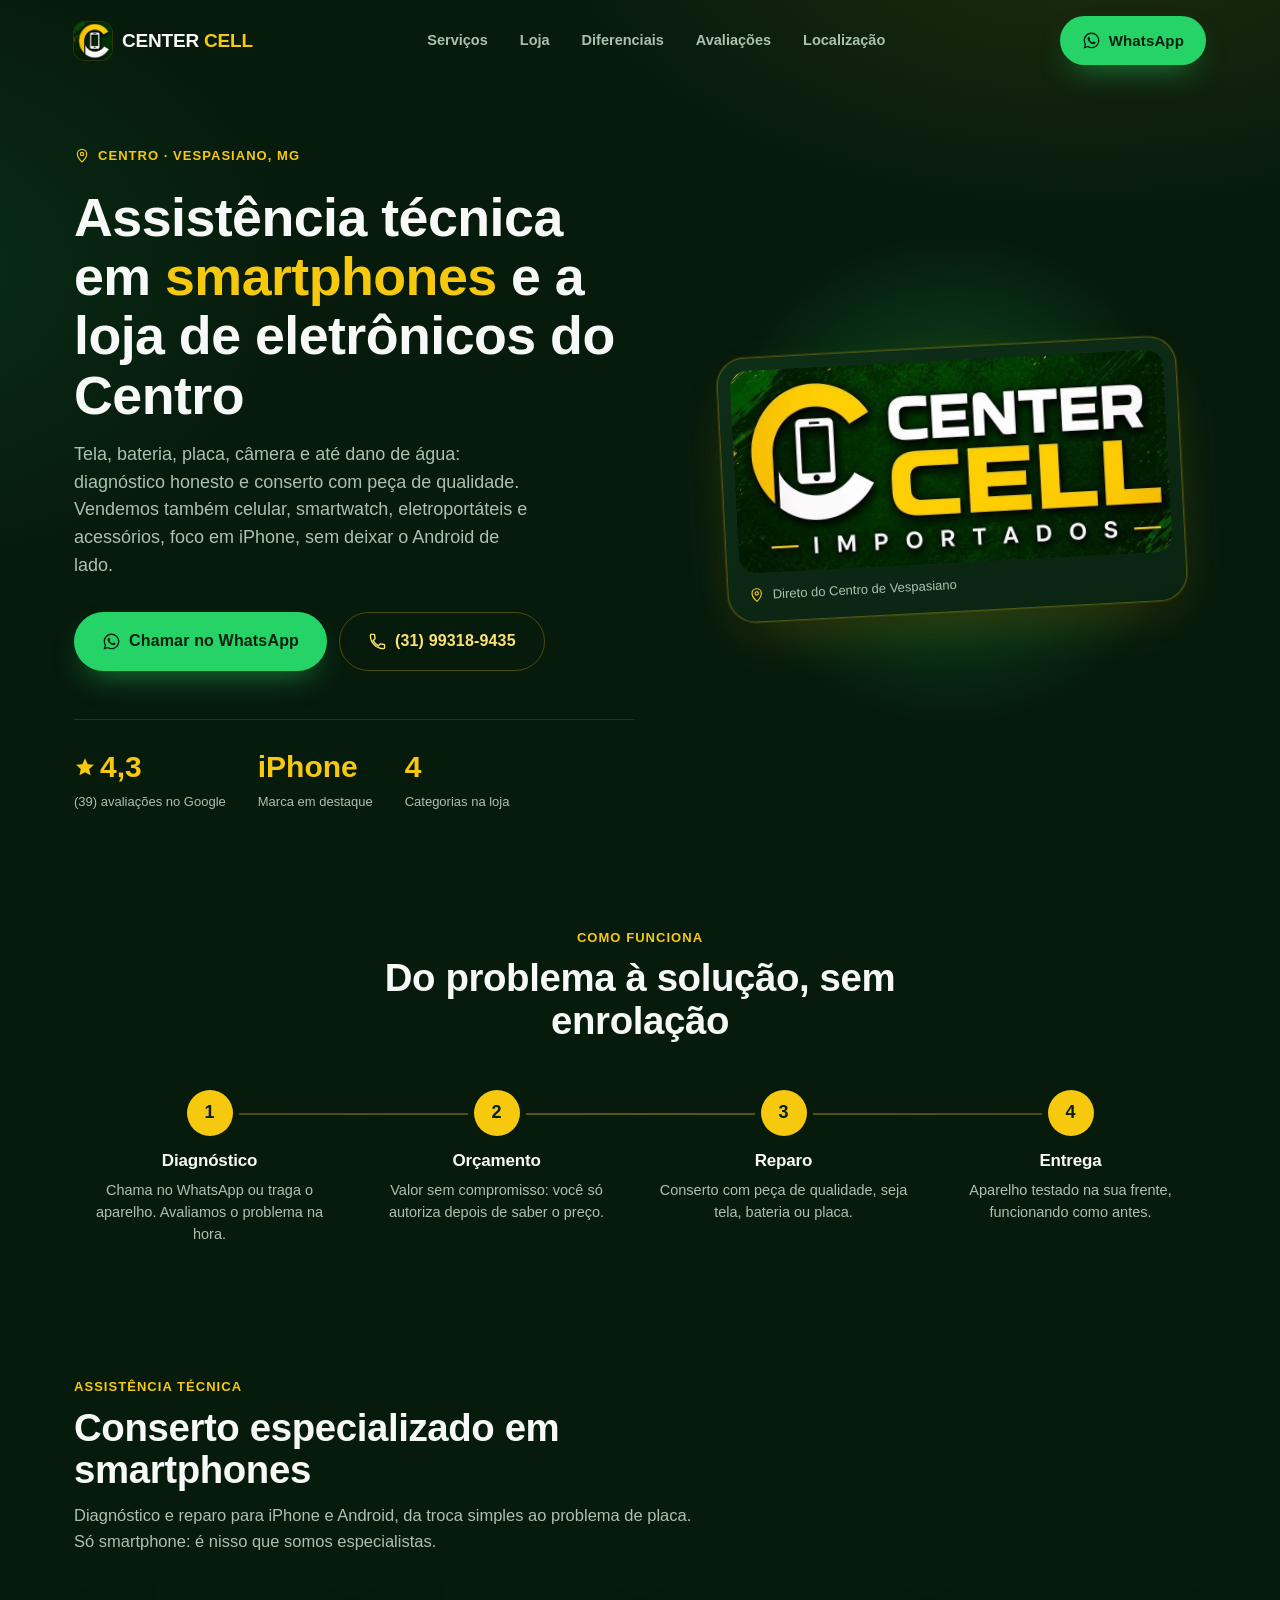
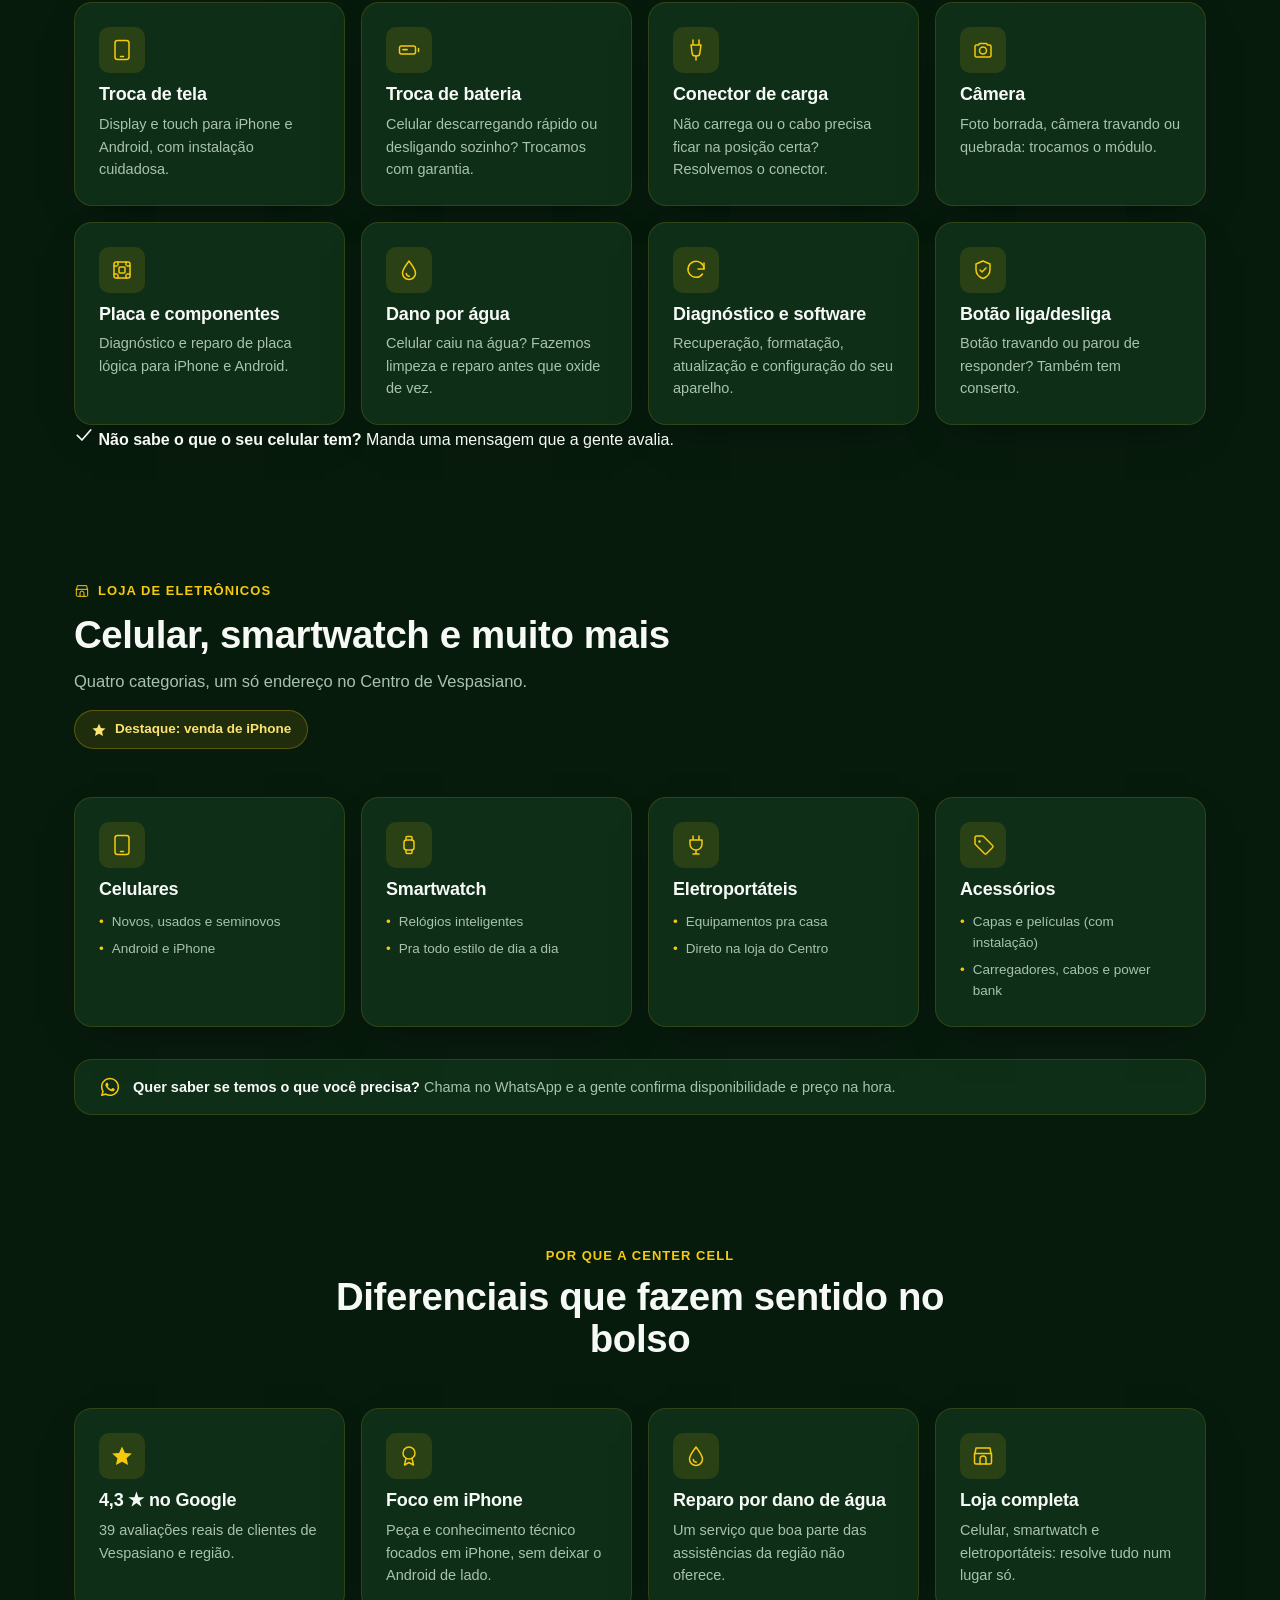
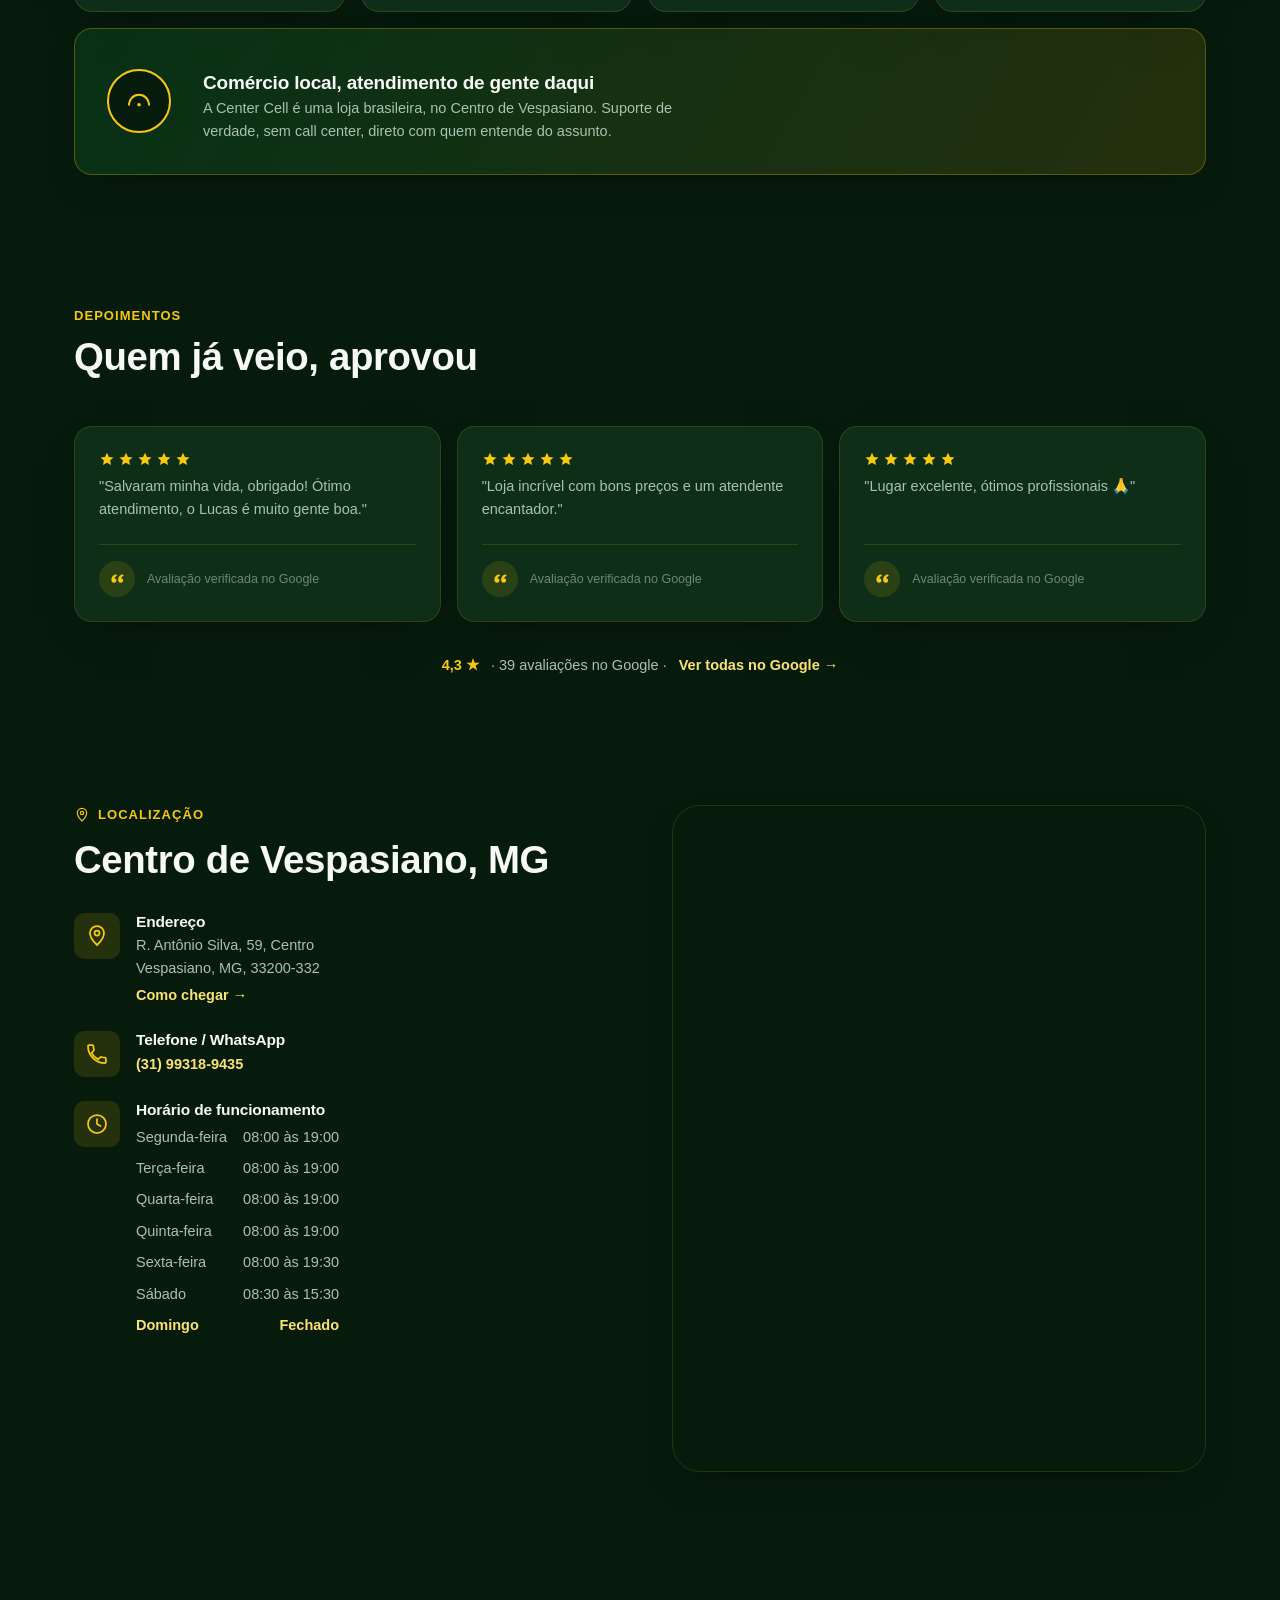
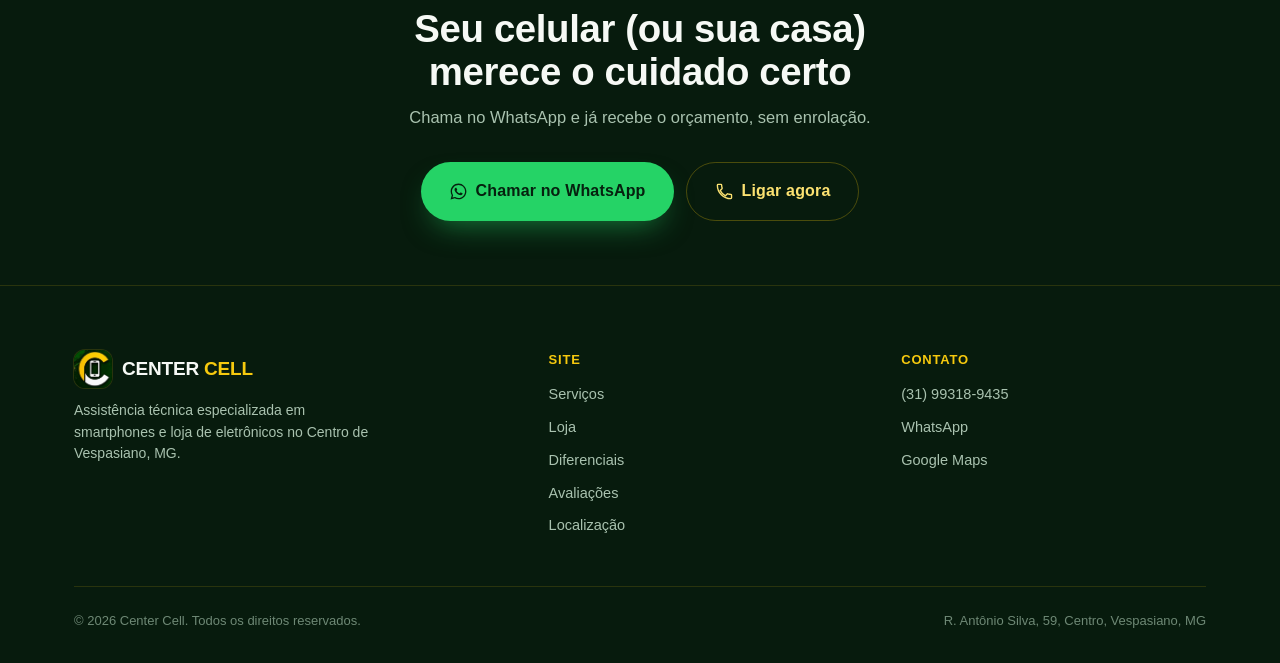
==== commit 5ca4d189: "Remove travessões e corrige menções obsoletas à categoria Som Substitui em dash/en dash por vírgula," ====
--- a/index.html
+++ b/index.html
@@ -3,7 +3,7 @@
 <head>
 <meta charset="utf-8">
 <meta name="viewport" content="width=device-width, initial-scale=1, viewport-fit=cover">
-<title>Center Cell | Assistência Técnica em Celulares e Eletrônicos — Vespasiano</title>
+<title>Center Cell | Assistência Técnica em Celulares e Eletrônicos em Vespasiano</title>
 <meta name="description" content="Assistência técnica especializada em smartphones no Centro de Vespasiano - MG: tela, bateria, placa, câmera e reparo por dano de água. Loja de celulares (foco iPhone), smartwatch, eletroportáteis e acessórios. 4,3★ no Google.">
 <meta name="theme-color" content="#071B0D">
 <meta name="color-scheme" content="dark">
@@ -12,30 +12,30 @@
 <link rel="apple-touch-icon" href="assets/apple-touch-icon.png">
 
 <!-- =========================================================================
-     CENTER CELL — site único (uma página)
+     CENTER CELL: site único (uma página)
 
      AINDA FALTA / PENDENTE (ver LEIA-ME.md para detalhes)
        1. Tempo de mercado ("+X anos") e prazo de garantia do conserto: não
           confirmados pelo cliente ainda. Não inventados em lugar nenhum do
-          site — os 3 dados em destaque no herói usam só números reais
+          site. Os 3 dados em destaque no herói usam só números reais
           (nota do Google, foco em iPhone, categorias da loja).
        2. Redes sociais: Instagram/Facebook não informados. Rodapé só linka
           pro Google Maps (dado real) por enquanto.
        3. Fotos reais / geradas por IA: a geração automática via MCP falhou
           nesta sessão ("Requires basic plan or higher" no provedor
-          conectado). Ver PROMPTS-IMAGENS.md — prompts prontos pra gerar
+          conectado). Ver PROMPTS-IMAGENS.md: prompts prontos pra gerar
           manualmente (ChatGPT/Midjourney/etc.) ou pra tentar de novo depois
           que o plano for atualizado. Até lá, o herói usa a própria logo
           (recorte "lockup") como elemento visual, e a seção Loja usa cards
           por categoria (sem depender de foto).
        4. og:url / sitemap.xml / robots.txt apontam para
-          "https://centercel.vercel.app" como placeholder de domínio — trocar
+          "https://centercel.vercel.app" como placeholder de domínio. Trocar
           se o projeto for publicado em outro domínio.
      ========================================================================= -->
 
 <meta property="og:type" content="website">
 <meta property="og:title" content="Center Cell | Assistência Técnica em Celulares e Eletrônicos">
-<meta property="og:description" content="Conserto especializado em smartphones — tela, bateria, placa, câmera e dano de água. Loja de celulares (foco iPhone), smartwatch e acessórios. Centro de Vespasiano - MG.">
+<meta property="og:description" content="Conserto especializado em smartphones: tela, bateria, placa, câmera e dano de água. Loja de celulares (foco iPhone), smartwatch e acessórios. Centro de Vespasiano - MG.">
 <meta property="og:locale" content="pt_BR">
 <meta property="og:url" content="https://centercel.vercel.app">
 <meta property="og:image" content="https://centercel.vercel.app/assets/compartilhamento.jpg">
@@ -124,7 +124,7 @@
 <!-- ---------- Cabeçalho ---------- -->
 <header class="cabecalho" id="cabecalho">
   <div class="limite cabecalho-int">
-    <a class="marca" href="#topo" aria-label="Center Cell — início">
+    <a class="marca" href="#topo" aria-label="Center Cell, início">
       <img class="marca-logo" src="assets/logo-icon.jpg" alt="" width="38" height="38">
       <span class="marca-texto">CENTER<span> CELL</span></span>
     </a>
@@ -174,14 +174,14 @@
   <section class="heroi">
     <div class="limite heroi-grade">
       <div>
-        <span class="rotulo entra"><svg class="icone" aria-hidden="true"><use href="#i-mapa"/></svg> Centro · Vespasiano – MG</span>
-
-        <h1 class="entra">Assistência técnica em <em>smartphones</em> — e a loja de eletrônicos do Centro</h1>
+        <span class="rotulo entra"><svg class="icone" aria-hidden="true"><use href="#i-mapa"/></svg> Centro · Vespasiano, MG</span>
+
+        <h1 class="entra">Assistência técnica em <em>smartphones</em> e a loja de eletrônicos do Centro</h1>
 
         <p class="heroi-tagline entra">
           Tela, bateria, placa, câmera e até dano de água: diagnóstico honesto e
           conserto com peça de qualidade. Vendemos também celular, smartwatch,
-          eletroportáteis e acessórios — foco em iPhone, sem deixar o Android
+          eletroportáteis e acessórios, foco em iPhone, sem deixar o Android
           de lado.
         </p>
 
@@ -242,7 +242,7 @@
         <div class="card etapa entra-item">
           <div class="etapa-numero">2</div>
           <h3>Orçamento</h3>
-          <p>Valor sem compromisso — você só autoriza depois de saber o preço.</p>
+          <p>Valor sem compromisso: você só autoriza depois de saber o preço.</p>
         </div>
         <div class="card etapa entra-item">
           <div class="etapa-numero">3</div>
@@ -264,7 +264,7 @@
       <div class="cabecalho-secao entra">
         <span class="rotulo">Assistência técnica</span>
         <h2 class="titulo-secao">Conserto especializado em smartphones</h2>
-        <p class="descricao-secao">Diagnóstico e reparo para iPhone e Android — da troca simples ao problema de placa. Só smartphone: é nisso que somos especialistas.</p>
+        <p class="descricao-secao">Diagnóstico e reparo para iPhone e Android, da troca simples ao problema de placa. Só smartphone: é nisso que somos especialistas.</p>
       </div>
 
       <div class="grade grade-4 entra-grade">
@@ -286,7 +286,7 @@
         <div class="card entra-item">
           <div class="card-icone"><svg class="icone" aria-hidden="true"><use href="#i-camera"/></svg></div>
           <h3>Câmera</h3>
-          <p>Foto borrada, câmera travando ou quebrada — trocamos o módulo.</p>
+          <p>Foto borrada, câmera travando ou quebrada: trocamos o módulo.</p>
         </div>
         <div class="card entra-item">
           <div class="card-icone"><svg class="icone" aria-hidden="true"><use href="#i-placa"/></svg></div>
@@ -399,14 +399,14 @@
         <div class="card entra-item">
           <div class="card-icone"><svg class="icone" aria-hidden="true"><use href="#i-loja"/></svg></div>
           <h3>Loja completa</h3>
-          <p>Celular, smartwatch e eletroportáteis — resolve tudo num lugar só.</p>
+          <p>Celular, smartwatch e eletroportáteis: resolve tudo num lugar só.</p>
         </div>
 
         <div class="card selo-brasil entra-item">
           <div class="selo-emblema" aria-hidden="true"><svg class="icone" aria-hidden="true"><use href="#i-arco-br"/></svg></div>
           <div>
             <h3>Comércio local, atendimento de gente daqui</h3>
-            <p>A Center Cell é uma loja brasileira, no Centro de Vespasiano. Suporte de verdade, sem call center — direto com quem entende do assunto.</p>
+            <p>A Center Cell é uma loja brasileira, no Centro de Vespasiano. Suporte de verdade, sem call center, direto com quem entende do assunto.</p>
           </div>
         </div>
       </div>
@@ -495,8 +495,8 @@
               <div>
                 <h3>Endereço</h3>
                 <address>
-                  R. Antônio Silva, 59 – Centro<br>
-                  Vespasiano – MG, 33200-332
+                  R. Antônio Silva, 59, Centro<br>
+                  Vespasiano, MG, 33200-332
                 </address>
                 <p><a href="https://www.google.com/maps/search/?api=1&query=R.+Ant%C3%B4nio+Silva%2C+59+-+Centro%2C+Vespasiano+-+MG%2C+33200-332" target="_blank" rel="noopener">Como chegar →</a></p>
               </div>
@@ -515,12 +515,12 @@
               <div>
                 <h3>Horário de funcionamento</h3>
                 <ul class="horario-tabela" id="tabela-horario">
-                  <li data-dias="1"><span>Segunda-feira</span><span>08:00–19:00</span></li>
-                  <li data-dias="2"><span>Terça-feira</span><span>08:00–19:00</span></li>
-                  <li data-dias="3"><span>Quarta-feira</span><span>08:00–19:00</span></li>
-                  <li data-dias="4"><span>Quinta-feira</span><span>08:00–19:00</span></li>
-                  <li data-dias="5"><span>Sexta-feira</span><span>08:00–19:30</span></li>
-                  <li data-dias="6"><span>Sábado</span><span>08:30–15:30</span></li>
+                  <li data-dias="1"><span>Segunda-feira</span><span>08:00 às 19:00</span></li>
+                  <li data-dias="2"><span>Terça-feira</span><span>08:00 às 19:00</span></li>
+                  <li data-dias="3"><span>Quarta-feira</span><span>08:00 às 19:00</span></li>
+                  <li data-dias="4"><span>Quinta-feira</span><span>08:00 às 19:00</span></li>
+                  <li data-dias="5"><span>Sexta-feira</span><span>08:00 às 19:30</span></li>
+                  <li data-dias="6"><span>Sábado</span><span>08:30 às 15:30</span></li>
                   <li data-dias="0"><span>Domingo</span><span>Fechado</span></li>
                 </ul>
               </div>
@@ -544,7 +544,7 @@
   <section class="cta-final">
     <div class="limite entra">
       <h2 class="titulo-secao">Seu celular (ou sua casa) merece o cuidado certo</h2>
-      <p class="descricao-secao">Chama no WhatsApp e já recebe o orçamento — sem enrolação.</p>
+      <p class="descricao-secao">Chama no WhatsApp e já recebe o orçamento, sem enrolação.</p>
       <div class="heroi-acoes">
         <a class="botao botao-whatsapp botao-grande" href="https://wa.me/5531993189435?text=Ol%C3%A1%21%20Gostaria%20de%20fazer%20um%20or%C3%A7amento%20para%20o%20conserto%20do%20meu%20aparelho." target="_blank" rel="noopener">
           <svg class="icone" aria-hidden="true"><use href="#i-whatsapp"/></svg>
@@ -564,11 +564,11 @@
   <div class="limite">
     <div class="rodape-grade">
       <div class="rodape-marca">
-        <a class="marca" href="#topo" aria-label="Center Cell — início">
+        <a class="marca" href="#topo" aria-label="Center Cell, início">
           <img class="marca-logo" src="assets/logo-icon.jpg" alt="" width="34" height="34">
           <span class="marca-texto">CENTER<span> CELL</span></span>
         </a>
-        <p>Assistência técnica especializada em smartphones e loja de eletrônicos no Centro de Vespasiano – MG.</p>
+        <p>Assistência técnica especializada em smartphones e loja de eletrônicos no Centro de Vespasiano, MG.</p>
       </div>
 
       <nav aria-label="Navegação do rodapé">
@@ -595,7 +595,7 @@
 
     <div class="rodape-base">
       <span>© <span id="ano-atual">2026</span> Center Cell. Todos os direitos reservados.</span>
-      <span>R. Antônio Silva, 59 – Centro, Vespasiano – MG</span>
+      <span>R. Antônio Silva, 59, Centro, Vespasiano, MG</span>
     </div>
   </div>
 </footer>
--- a/assets/estilo.css
+++ b/assets/estilo.css
@@ -1,11 +1,11 @@
 /* ==========================================================================
-   Center Cell — folhas de estilo
+   Center Cell: folhas de estilo
    Assistência técnica + loja de eletrônicos, Vespasiano - MG
    ========================================================================== */
 
 :root {
   /* --- Cor: verde profundo + dourado (extraído por amostragem de pixel da
-     logo original — #F5CE07 dourado, #04230A~#073C07 verde escuro) --- */
+     logo original: #F5CE07 dourado, #04230A~#073C07 verde escuro) --- */
   --fundo: #071B0D;
   --fundo-alt: #0A2412;
   --superficie: #0E2E18;
